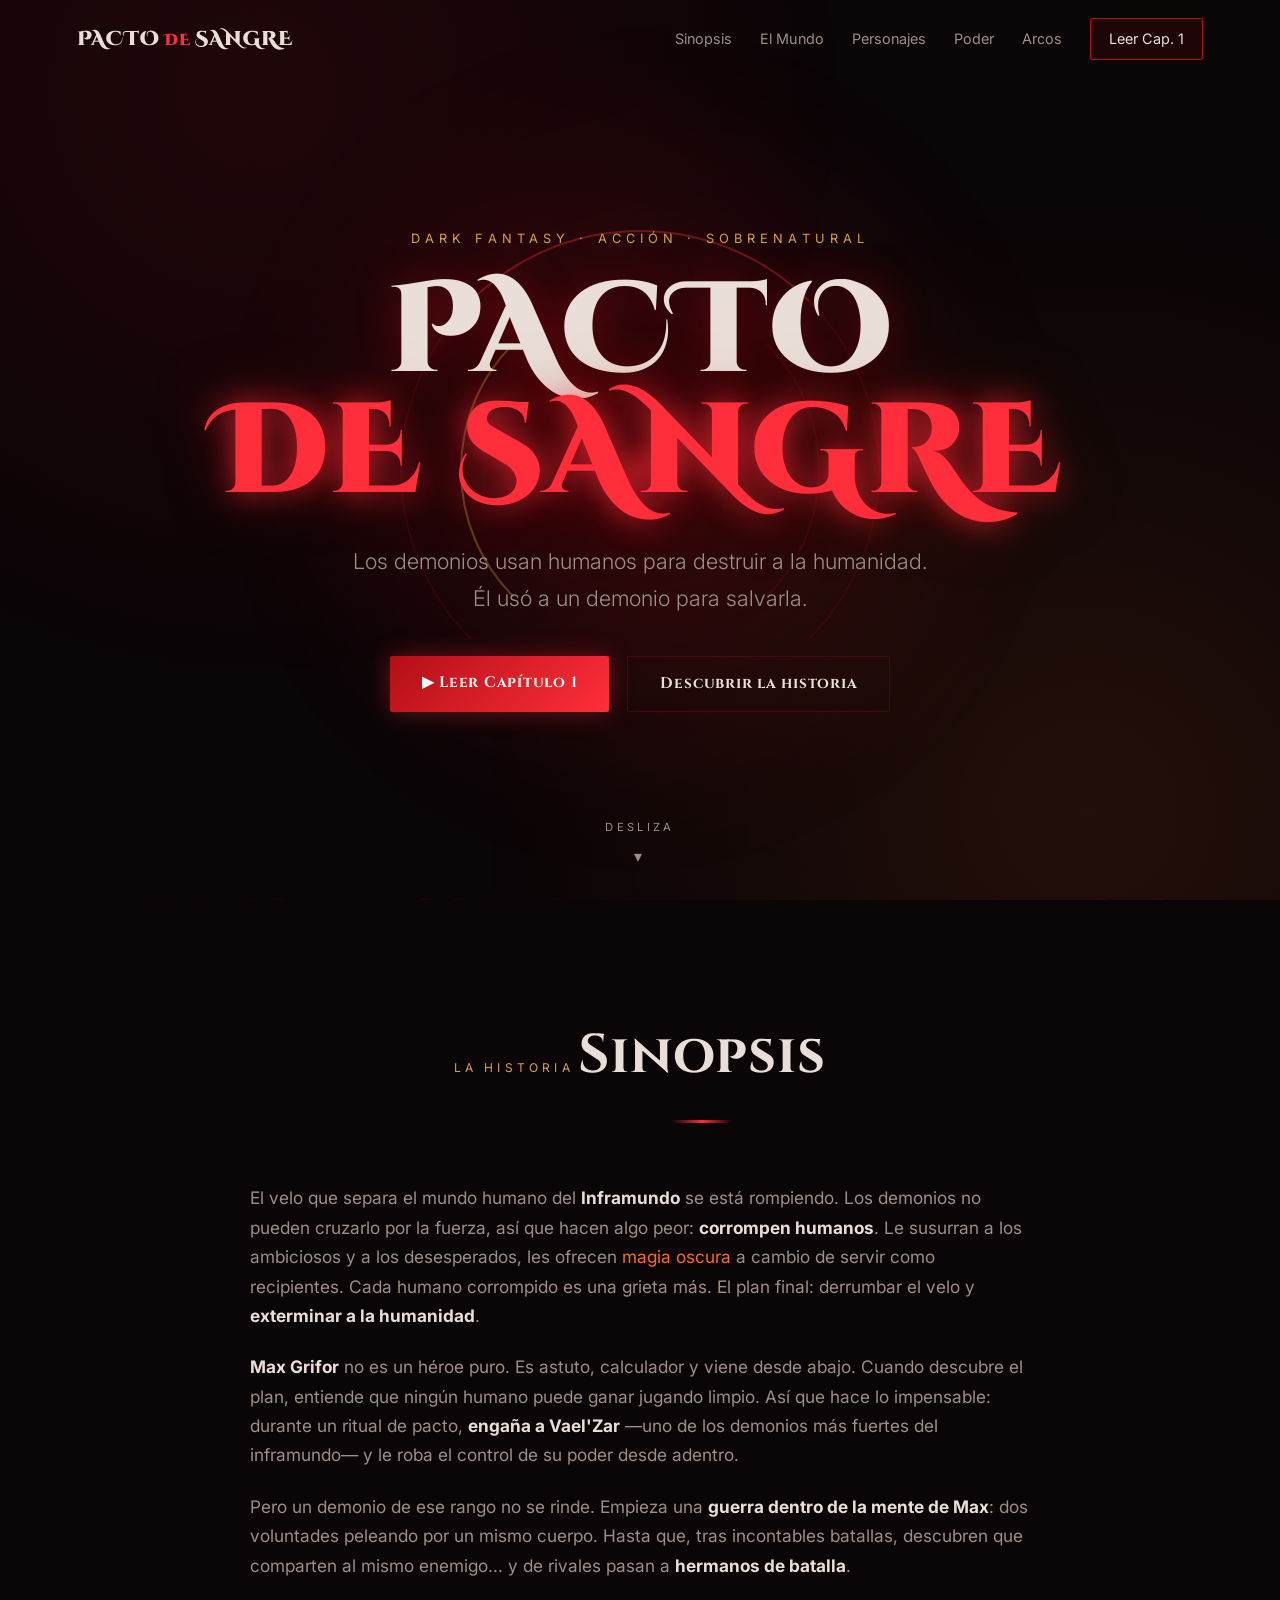
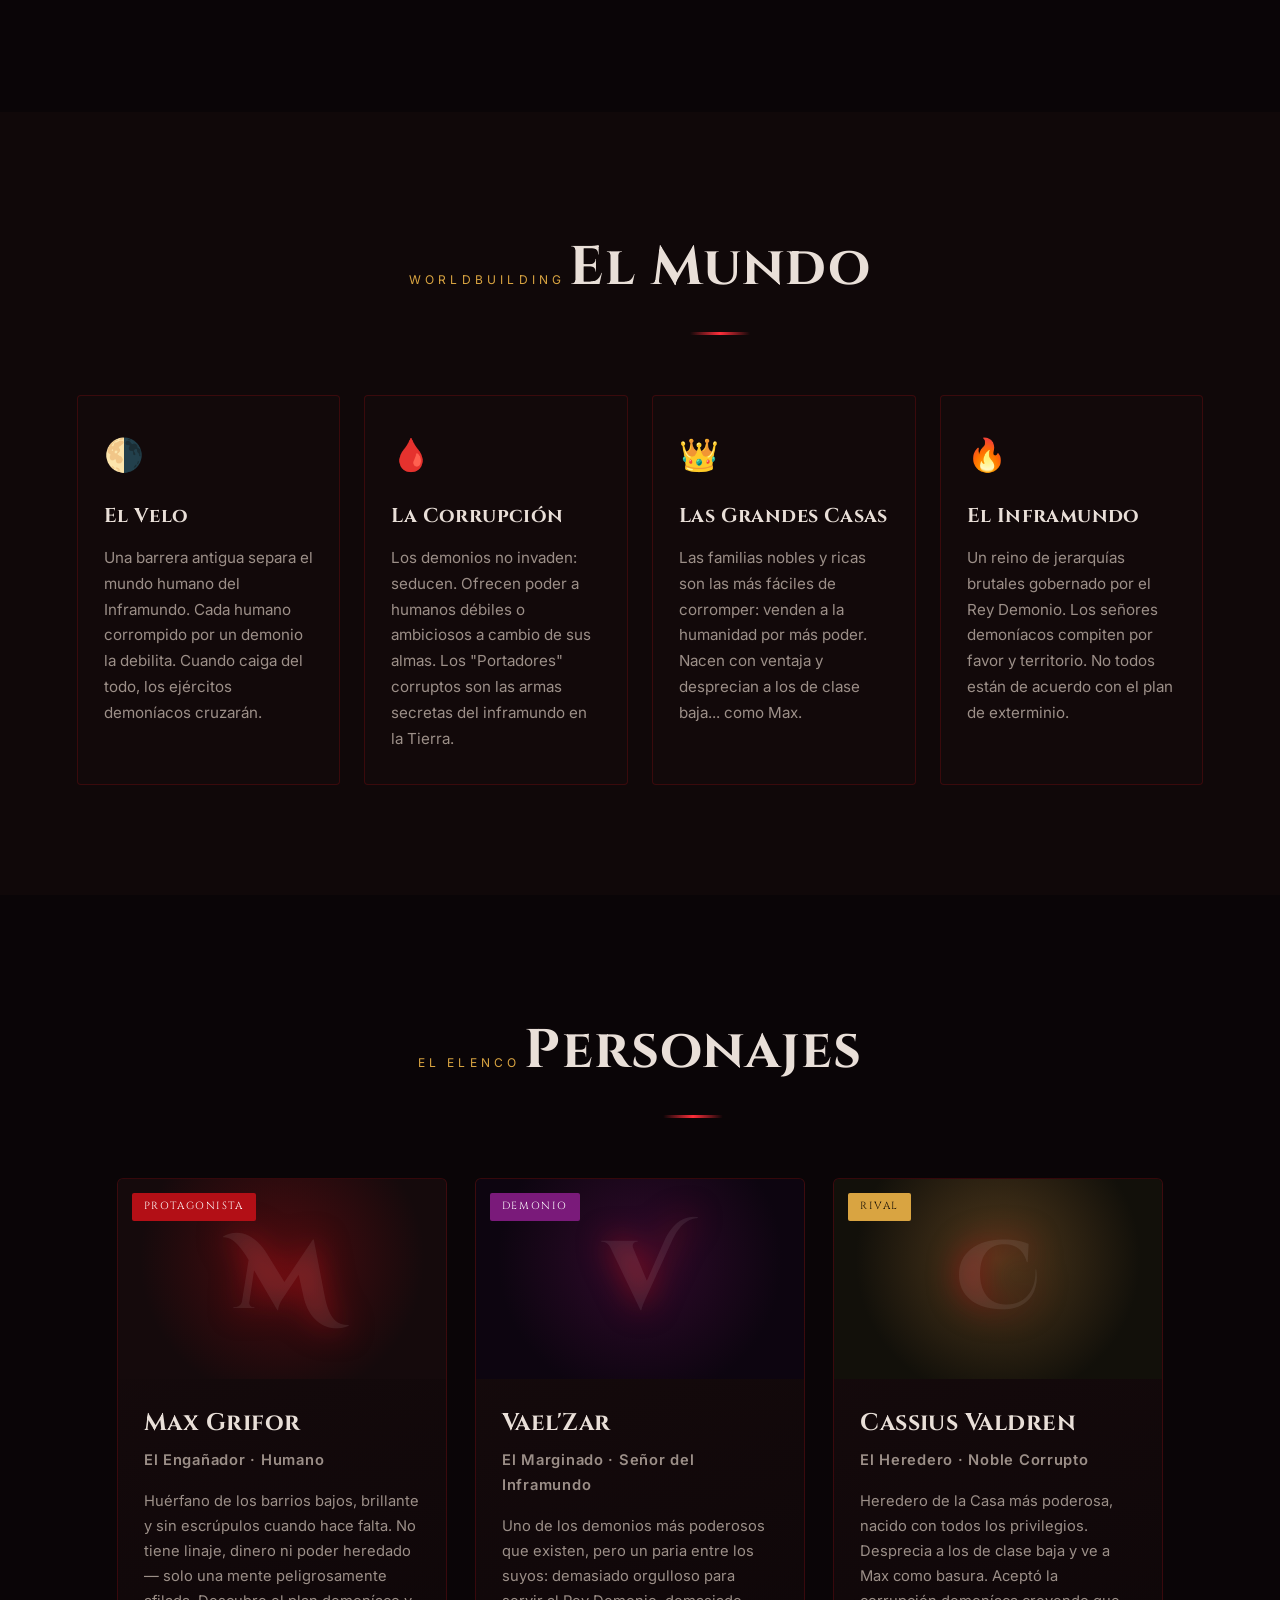
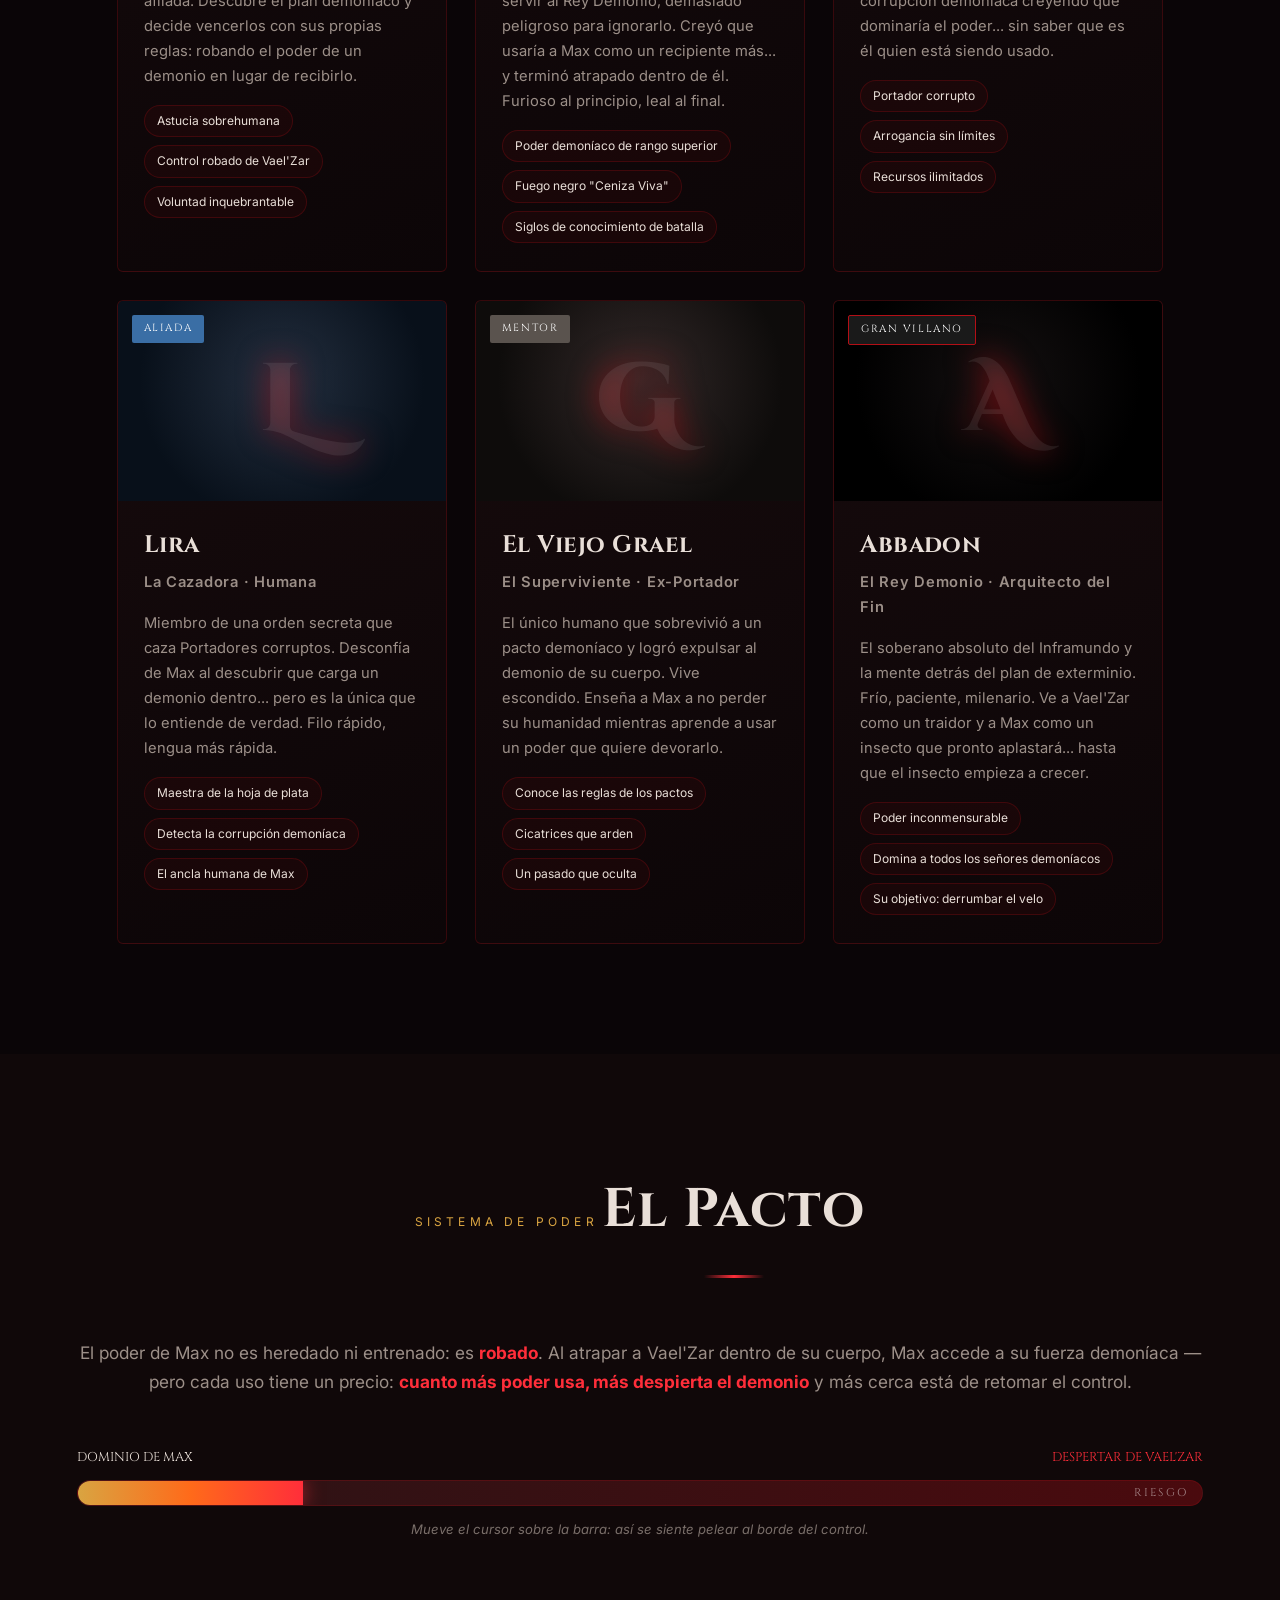
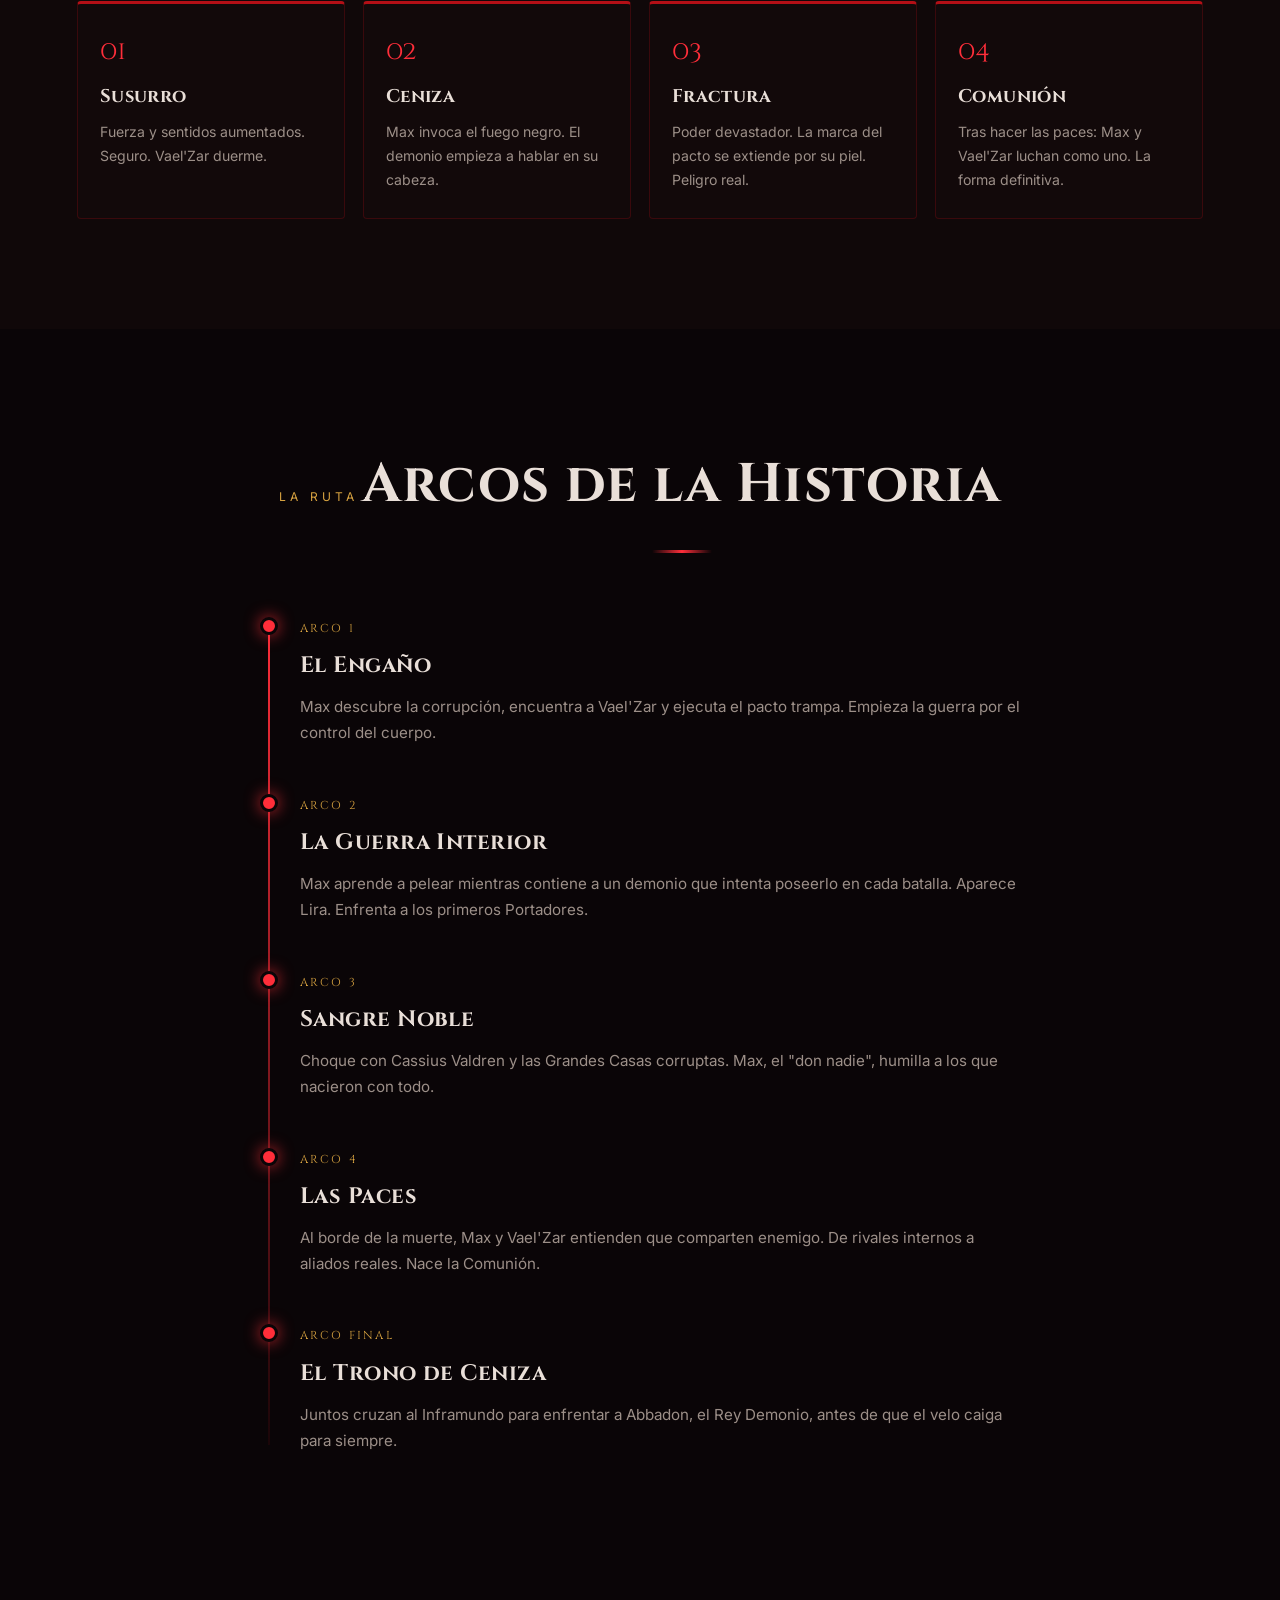
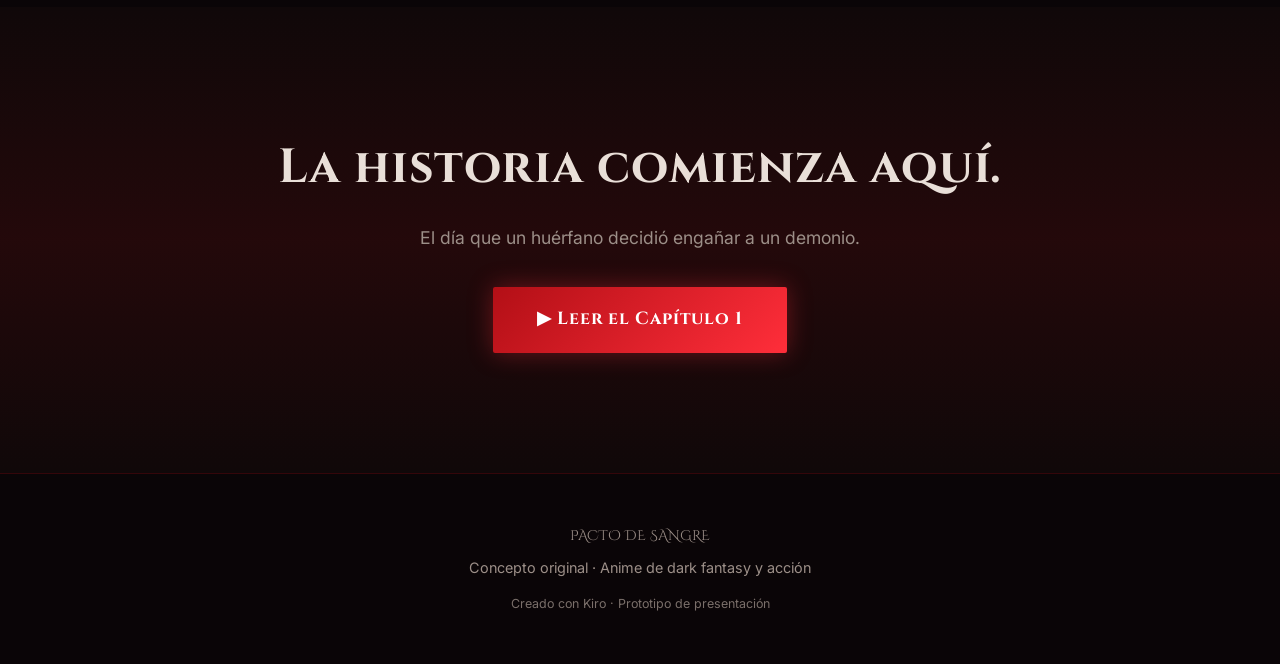
==== index.html @ 3e5067e1 "Pacto de Sangre: web de presentacion + capitulos 1 y 2 Co-authored-by: michael400600-byte <298937708" ====
<!DOCTYPE html>
<html lang="es">
<head>
  <meta charset="UTF-8" />
  <meta name="viewport" content="width=device-width, initial-scale=1.0" />
  <title>PACTO DE SANGRE — Anime Oficial</title>
  <meta name="description" content="Pacto de Sangre: un anime de acción y dark fantasy. Max Grifor engaña a uno de los demonios más fuertes del inframundo para robar su poder desde adentro." />
  <link rel="preconnect" href="https://fonts.googleapis.com" />
  <link rel="preconnect" href="https://fonts.gstatic.com" crossorigin />
  <link href="https://fonts.googleapis.com/css2?family=Cinzel:wght@500;700;900&family=Inter:wght@300;400;600;800&family=Cinzel+Decorative:wght@700;900&display=swap" rel="stylesheet" />
  <link rel="stylesheet" href="styles.css" />
</head>
<body>
  <!-- Partículas de brasas -->
  <div class="embers" id="embers" aria-hidden="true"></div>

  <!-- NAV -->
  <header class="nav" id="nav">
    <a href="#top" class="brand">PACTO<span>DE</span>SANGRE</a>
    <nav class="nav-links">
      <a href="#sinopsis">Sinopsis</a>
      <a href="#mundo">El Mundo</a>
      <a href="#personajes">Personajes</a>
      <a href="#poder">Poder</a>
      <a href="#arcos">Arcos</a>
      <a href="capitulo-1.html" class="nav-cta">Leer Cap. 1</a>
    </nav>
    <button class="nav-toggle" id="navToggle" aria-label="Menú">☰</button>
  </header>

  <!-- HERO -->
  <section class="hero" id="top">
    <div class="hero-glow"></div>
    <div class="hero-content">
      <p class="hero-kicker">DARK FANTASY · ACCIÓN · SOBRENATURAL</p>
      <h1 class="hero-title">PACTO<br><span class="blood">DE SANGRE</span></h1>
      <p class="hero-tagline">Los demonios usan humanos para destruir a la humanidad.<br>Él usó a un demonio para salvarla.</p>
      <div class="hero-actions">
        <a href="capitulo-1.html" class="btn btn-primary">▶ Leer Capítulo 1</a>
        <a href="#sinopsis" class="btn btn-ghost">Descubrir la historia</a>
      </div>
      <div class="hero-sigil" aria-hidden="true">
        <div class="sigil-ring"></div>
        <div class="sigil-ring ring2"></div>
        <div class="sigil-core"></div>
      </div>
    </div>
    <div class="scroll-hint">DESLIZA<span>▾</span></div>
  </section>

  <!-- SINOPSIS -->
  <section class="section" id="sinopsis">
    <div class="section-head reveal">
      <span class="eyebrow">La Historia</span>
      <h2>Sinopsis</h2>
    </div>
    <div class="synopsis reveal">
      <p>El velo que separa el mundo humano del <strong>Inframundo</strong> se está rompiendo. Los demonios no pueden cruzarlo por la fuerza, así que hacen algo peor: <strong>corrompen humanos</strong>. Le susurran a los ambiciosos y a los desesperados, les ofrecen <em>magia oscura</em> a cambio de servir como recipientes. Cada humano corrompido es una grieta más. El plan final: derrumbar el velo y <strong>exterminar a la humanidad</strong>.</p>
      <p><strong>Max Grifor</strong> no es un héroe puro. Es astuto, calculador y viene desde abajo. Cuando descubre el plan, entiende que ningún humano puede ganar jugando limpio. Así que hace lo impensable: durante un ritual de pacto, <strong>engaña a Vael'Zar</strong> —uno de los demonios más fuertes del inframundo— y le roba el control de su poder desde adentro.</p>
      <p>Pero un demonio de ese rango no se rinde. Empieza una <strong>guerra dentro de la mente de Max</strong>: dos voluntades peleando por un mismo cuerpo. Hasta que, tras incontables batallas, descubren que comparten al mismo enemigo... y de rivales pasan a <strong>hermanos de batalla</strong>.</p>
    </div>
  </section>

  <!-- MUNDO -->
  <section class="section alt" id="mundo">
    <div class="section-head reveal">
      <span class="eyebrow">Worldbuilding</span>
      <h2>El Mundo</h2>
    </div>
    <div class="cards">
      <article class="card reveal">
        <div class="card-icon">🌗</div>
        <h3>El Velo</h3>
        <p>Una barrera antigua separa el mundo humano del Inframundo. Cada humano corrompido por un demonio la debilita. Cuando caiga del todo, los ejércitos demoníacos cruzarán.</p>
      </article>
      <article class="card reveal">
        <div class="card-icon">🩸</div>
        <h3>La Corrupción</h3>
        <p>Los demonios no invaden: seducen. Ofrecen poder a humanos débiles o ambiciosos a cambio de sus almas. Los "Portadores" corruptos son las armas secretas del inframundo en la Tierra.</p>
      </article>
      <article class="card reveal">
        <div class="card-icon">👑</div>
        <h3>Las Grandes Casas</h3>
        <p>Las familias nobles y ricas son las más fáciles de corromper: venden a la humanidad por más poder. Nacen con ventaja y desprecian a los de clase baja... como Max.</p>
      </article>
      <article class="card reveal">
        <div class="card-icon">🔥</div>
        <h3>El Inframundo</h3>
        <p>Un reino de jerarquías brutales gobernado por el Rey Demonio. Los señores demoníacos compiten por favor y territorio. No todos están de acuerdo con el plan de exterminio.</p>
      </article>
    </div>
  </section>

  <!-- PERSONAJES -->
  <section class="section" id="personajes">
    <div class="section-head reveal">
      <span class="eyebrow">El Elenco</span>
      <h2>Personajes</h2>
    </div>

    <div class="chars">
      <!-- MAX -->
      <article class="char reveal">
        <div class="char-portrait" data-initial="M">
          <span class="char-tag">PROTAGONISTA</span>
        </div>
        <div class="char-body">
          <h3>Max Grifor</h3>
          <p class="char-role">El Engañador · Humano</p>
          <p>Huérfano de los barrios bajos, brillante y sin escrúpulos cuando hace falta. No tiene linaje, dinero ni poder heredado — solo una mente peligrosamente afilada. Descubre el plan demoníaco y decide vencerlos con sus propias reglas: robando el poder de un demonio en lugar de recibirlo.</p>
          <ul class="char-traits">
            <li>Astucia sobrehumana</li>
            <li>Control robado de Vael'Zar</li>
            <li>Voluntad inquebrantable</li>
          </ul>
        </div>
      </article>

      <!-- VAEL'ZAR -->
      <article class="char reveal">
        <div class="char-portrait demon" data-initial="V">
          <span class="char-tag tag-demon">DEMONIO</span>
        </div>
        <div class="char-body">
          <h3>Vael'Zar</h3>
          <p class="char-role">El Marginado · Señor del Inframundo</p>
          <p>Uno de los demonios más poderosos que existen, pero un paria entre los suyos: demasiado orgulloso para servir al Rey Demonio, demasiado peligroso para ignorarlo. Creyó que usaría a Max como un recipiente más... y terminó atrapado dentro de él. Furioso al principio, leal al final.</p>
          <ul class="char-traits">
            <li>Poder demoníaco de rango superior</li>
            <li>Fuego negro "Ceniza Viva"</li>
            <li>Siglos de conocimiento de batalla</li>
          </ul>
        </div>
      </article>

      <!-- RIVAL -->
      <article class="char reveal">
        <div class="char-portrait noble" data-initial="C">
          <span class="char-tag tag-noble">RIVAL</span>
        </div>
        <div class="char-body">
          <h3>Cassius Valdren</h3>
          <p class="char-role">El Heredero · Noble Corrupto</p>
          <p>Heredero de la Casa más poderosa, nacido con todos los privilegios. Desprecia a los de clase baja y ve a Max como basura. Aceptó la corrupción demoníaca creyendo que dominaría el poder... sin saber que es él quien está siendo usado.</p>
          <ul class="char-traits">
            <li>Portador corrupto</li>
            <li>Arrogancia sin límites</li>
            <li>Recursos ilimitados</li>
          </ul>
        </div>
      </article>

      <!-- ALIADA -->
      <article class="char reveal">
        <div class="char-portrait ally" data-initial="L">
          <span class="char-tag tag-ally">ALIADA</span>
        </div>
        <div class="char-body">
          <h3>Lira</h3>
          <p class="char-role">La Cazadora · Humana</p>
          <p>Miembro de una orden secreta que caza Portadores corruptos. Desconfía de Max al descubrir que carga un demonio dentro... pero es la única que lo entiende de verdad. Filo rápido, lengua más rápida.</p>
          <ul class="char-traits">
            <li>Maestra de la hoja de plata</li>
            <li>Detecta la corrupción demoníaca</li>
            <li>El ancla humana de Max</li>
          </ul>
        </div>
      </article>

      <!-- MENTOR -->
      <article class="char reveal">
        <div class="char-portrait mentor" data-initial="G">
          <span class="char-tag tag-mentor">MENTOR</span>
        </div>
        <div class="char-body">
          <h3>El Viejo Grael</h3>
          <p class="char-role">El Superviviente · Ex-Portador</p>
          <p>El único humano que sobrevivió a un pacto demoníaco y logró expulsar al demonio de su cuerpo. Vive escondido. Enseña a Max a no perder su humanidad mientras aprende a usar un poder que quiere devorarlo.</p>
          <ul class="char-traits">
            <li>Conoce las reglas de los pactos</li>
            <li>Cicatrices que arden</li>
            <li>Un pasado que oculta</li>
          </ul>
        </div>
      </article>

      <!-- VILLANO FINAL -->
      <article class="char reveal">
        <div class="char-portrait king" data-initial="A">
          <span class="char-tag tag-king">GRAN VILLANO</span>
        </div>
        <div class="char-body">
          <h3>Abbadon</h3>
          <p class="char-role">El Rey Demonio · Arquitecto del Fin</p>
          <p>El soberano absoluto del Inframundo y la mente detrás del plan de exterminio. Frío, paciente, milenario. Ve a Vael'Zar como un traidor y a Max como un insecto que pronto aplastará... hasta que el insecto empieza a crecer.</p>
          <ul class="char-traits">
            <li>Poder inconmensurable</li>
            <li>Domina a todos los señores demoníacos</li>
            <li>Su objetivo: derrumbar el velo</li>
          </ul>
        </div>
      </article>
    </div>
  </section>

  <!-- SISTEMA DE PODER -->
  <section class="section alt" id="poder">
    <div class="section-head reveal">
      <span class="eyebrow">Sistema de Poder</span>
      <h2>El Pacto</h2>
    </div>
    <div class="power">
      <div class="power-intro reveal">
        <p>El poder de Max no es heredado ni entrenado: es <strong>robado</strong>. Al atrapar a Vael'Zar dentro de su cuerpo, Max accede a su fuerza demoníaca — pero cada uso tiene un precio: <strong>cuanto más poder usa, más despierta el demonio</strong> y más cerca está de retomar el control.</p>
      </div>
      <div class="power-bar reveal">
        <div class="power-bar-label">
          <span>DOMINIO DE MAX</span>
          <span>DESPERTAR DE VAEL'ZAR</span>
        </div>
        <div class="power-track">
          <div class="power-fill" id="powerFill"></div>
          <div class="power-marker" id="powerMarker">RIESGO</div>
        </div>
        <p class="power-note">Mueve el cursor sobre la barra: así se siente pelear al borde del control.</p>
      </div>

      <div class="stages">
        <div class="stage reveal">
          <span class="stage-num">01</span>
          <h4>Susurro</h4>
          <p>Fuerza y sentidos aumentados. Seguro. Vael'Zar duerme.</p>
        </div>
        <div class="stage reveal">
          <span class="stage-num">02</span>
          <h4>Ceniza</h4>
          <p>Max invoca el fuego negro. El demonio empieza a hablar en su cabeza.</p>
        </div>
        <div class="stage reveal">
          <span class="stage-num">03</span>
          <h4>Fractura</h4>
          <p>Poder devastador. La marca del pacto se extiende por su piel. Peligro real.</p>
        </div>
        <div class="stage reveal">
          <span class="stage-num">04</span>
          <h4>Comunión</h4>
          <p>Tras hacer las paces: Max y Vael'Zar luchan como uno. La forma definitiva.</p>
        </div>
      </div>
    </div>
  </section>

  <!-- ARCOS -->
  <section class="section" id="arcos">
    <div class="section-head reveal">
      <span class="eyebrow">La Ruta</span>
      <h2>Arcos de la Historia</h2>
    </div>
    <div class="timeline">
      <div class="tl-item reveal">
        <div class="tl-dot"></div>
        <div class="tl-content">
          <span class="tl-arc">ARCO 1</span>
          <h3>El Engaño</h3>
          <p>Max descubre la corrupción, encuentra a Vael'Zar y ejecuta el pacto trampa. Empieza la guerra por el control del cuerpo.</p>
        </div>
      </div>
      <div class="tl-item reveal">
        <div class="tl-dot"></div>
        <div class="tl-content">
          <span class="tl-arc">ARCO 2</span>
          <h3>La Guerra Interior</h3>
          <p>Max aprende a pelear mientras contiene a un demonio que intenta poseerlo en cada batalla. Aparece Lira. Enfrenta a los primeros Portadores.</p>
        </div>
      </div>
      <div class="tl-item reveal">
        <div class="tl-dot"></div>
        <div class="tl-content">
          <span class="tl-arc">ARCO 3</span>
          <h3>Sangre Noble</h3>
          <p>Choque con Cassius Valdren y las Grandes Casas corruptas. Max, el "don nadie", humilla a los que nacieron con todo.</p>
        </div>
      </div>
      <div class="tl-item reveal">
        <div class="tl-dot"></div>
        <div class="tl-content">
          <span class="tl-arc">ARCO 4</span>
          <h3>Las Paces</h3>
          <p>Al borde de la muerte, Max y Vael'Zar entienden que comparten enemigo. De rivales internos a aliados reales. Nace la Comunión.</p>
        </div>
      </div>
      <div class="tl-item reveal">
        <div class="tl-dot"></div>
        <div class="tl-content">
          <span class="tl-arc">ARCO FINAL</span>
          <h3>El Trono de Ceniza</h3>
          <p>Juntos cruzan al Inframundo para enfrentar a Abbadon, el Rey Demonio, antes de que el velo caiga para siempre.</p>
        </div>
      </div>
    </div>
  </section>

  <!-- CTA CAPITULO -->
  <section class="cta-final">
    <div class="cta-inner reveal">
      <h2>La historia comienza aquí.</h2>
      <p>El día que un huérfano decidió engañar a un demonio.</p>
      <a href="capitulo-1.html" class="btn btn-primary btn-lg">▶ Leer el Capítulo 1</a>
    </div>
  </section>

  <footer class="footer">
    <p class="footer-logo">PACTO DE SANGRE</p>
    <p>Concepto original · Anime de dark fantasy y acción</p>
    <p class="footer-small">Creado con Kiro · Prototipo de presentación</p>
  </footer>

  <script src="script.js"></script>
</body>
</html>
---- styles.css ----
/* ===== RESET & BASE ===== */
* { margin: 0; padding: 0; box-sizing: border-box; }

:root {
  --bg: #0a0507;
  --bg-alt: #100809;
  --blood: #b30f16;
  --blood-bright: #ff2e3a;
  --ember: #ff6a1a;
  --gold: #d9a441;
  --ash: #7a6f6a;
  --text: #e9dfd8;
  --text-dim: #9c8f88;
  --border: rgba(179, 15, 22, 0.25);
}

html { scroll-behavior: smooth; }

body {
  background: var(--bg);
  color: var(--text);
  font-family: 'Inter', sans-serif;
  line-height: 1.7;
  overflow-x: hidden;
  position: relative;
}

body::before {
  content: '';
  position: fixed;
  inset: 0;
  background:
    radial-gradient(circle at 20% 10%, rgba(179,15,22,0.14), transparent 45%),
    radial-gradient(circle at 85% 90%, rgba(255,106,26,0.10), transparent 45%);
  pointer-events: none;
  z-index: 0;
}

h1, h2, h3, h4 { font-family: 'Cinzel', serif; letter-spacing: 0.02em; }

a { color: inherit; text-decoration: none; }

/* ===== EMBERS ===== */
.embers { position: fixed; inset: 0; pointer-events: none; z-index: 1; overflow: hidden; }
.ember {
  position: absolute;
  bottom: -10px;
  width: 3px; height: 3px;
  background: var(--ember);
  border-radius: 50%;
  box-shadow: 0 0 8px 2px rgba(255,106,26,0.7);
  animation: rise linear infinite;
  opacity: 0;
}
@keyframes rise {
  0% { transform: translateY(0) translateX(0); opacity: 0; }
  10% { opacity: 0.9; }
  90% { opacity: 0.7; }
  100% { transform: translateY(-100vh) translateX(40px); opacity: 0; }
}

/* ===== NAV ===== */
.nav {
  position: fixed; top: 0; left: 0; right: 0;
  display: flex; align-items: center; justify-content: space-between;
  padding: 18px 6vw;
  z-index: 100;
  transition: background 0.4s, padding 0.4s, border-color 0.4s;
  border-bottom: 1px solid transparent;
}
.nav.scrolled {
  background: rgba(10,5,7,0.85);
  backdrop-filter: blur(12px);
  padding: 12px 6vw;
  border-bottom: 1px solid var(--border);
}
.brand {
  font-family: 'Cinzel Decorative', serif;
  font-weight: 900;
  font-size: 1.25rem;
  color: var(--text);
  letter-spacing: 0.05em;
}
.brand span { color: var(--blood-bright); margin: 0 4px; font-size: 0.8em; }
.nav-links { display: flex; gap: 28px; align-items: center; }
.nav-links a { font-size: 0.9rem; color: var(--text-dim); transition: color 0.25s; position: relative; }
.nav-links a:hover { color: var(--text); }
.nav-links a:not(.nav-cta)::after {
  content: ''; position: absolute; bottom: -6px; left: 0; width: 0; height: 2px;
  background: var(--blood-bright); transition: width 0.3s;
}
.nav-links a:not(.nav-cta):hover::after { width: 100%; }
.nav-cta {
  padding: 8px 18px;
  border: 1px solid var(--blood);
  border-radius: 2px;
  color: var(--text) !important;
  background: rgba(179,15,22,0.12);
  transition: background 0.3s, box-shadow 0.3s;
}
.nav-cta:hover { background: var(--blood); box-shadow: 0 0 18px rgba(255,46,58,0.5); }
.nav-toggle { display: none; background: none; border: none; color: var(--text); font-size: 1.5rem; cursor: pointer; }

/* ===== HERO ===== */
.hero {
  position: relative;
  min-height: 100vh;
  display: flex; align-items: center; justify-content: center;
  text-align: center;
  padding: 100px 6vw 60px;
  z-index: 2;
  overflow: hidden;
}
.hero-glow {
  position: absolute; top: 50%; left: 50%;
  width: 900px; height: 900px; max-width: 120vw;
  transform: translate(-50%, -50%);
  background: radial-gradient(circle, rgba(179,15,22,0.28), transparent 60%);
  filter: blur(40px);
  animation: pulse 6s ease-in-out infinite;
}
@keyframes pulse { 0%,100% { opacity: 0.6; transform: translate(-50%,-50%) scale(1); } 50% { opacity: 1; transform: translate(-50%,-50%) scale(1.08); } }
.hero-content { position: relative; z-index: 3; max-width: 900px; }
.hero-kicker {
  font-size: 0.8rem; letter-spacing: 0.4em; color: var(--gold);
  margin-bottom: 22px; text-transform: uppercase;
}
.hero-title {
  font-family: 'Cinzel Decorative', serif;
  font-weight: 900;
  font-size: clamp(3rem, 12vw, 8rem);
  line-height: 0.95;
  text-shadow: 0 0 40px rgba(179,15,22,0.4);
  margin-bottom: 28px;
}
.hero-title .blood {
  color: var(--blood-bright);
  text-shadow: 0 0 30px rgba(255,46,58,0.7), 0 0 60px rgba(179,15,22,0.5);
}
.hero-tagline {
  font-size: clamp(1rem, 2.2vw, 1.35rem);
  color: var(--text-dim);
  font-weight: 300;
  max-width: 620px;
  margin: 0 auto 40px;
}
.hero-actions { display: flex; gap: 18px; justify-content: center; flex-wrap: wrap; }

/* ===== BUTTONS ===== */
.btn {
  display: inline-block;
  padding: 14px 32px;
  font-family: 'Cinzel', serif;
  font-weight: 700;
  font-size: 0.95rem;
  letter-spacing: 0.05em;
  border-radius: 2px;
  cursor: pointer;
  transition: transform 0.25s, box-shadow 0.3s, background 0.3s;
}
.btn-primary {
  background: linear-gradient(135deg, var(--blood), var(--blood-bright));
  color: #fff;
  box-shadow: 0 0 24px rgba(255,46,58,0.35);
}
.btn-primary:hover { transform: translateY(-3px); box-shadow: 0 0 36px rgba(255,46,58,0.7); }
.btn-ghost { border: 1px solid var(--border); color: var(--text); }
.btn-ghost:hover { border-color: var(--blood-bright); background: rgba(179,15,22,0.1); transform: translateY(-3px); }
.btn-lg { padding: 18px 44px; font-size: 1.1rem; }

/* ===== HERO SIGIL ===== */
.hero-sigil {
  position: absolute; top: 50%; left: 50%;
  transform: translate(-50%,-50%);
  width: 480px; height: 480px; max-width: 90vw;
  z-index: -1; opacity: 0.35;
}
.sigil-ring {
  position: absolute; inset: 0;
  border: 2px solid rgba(179,15,22,0.4);
  border-radius: 50%;
  border-top-color: var(--blood-bright);
  border-bottom-color: transparent;
  animation: spin 18s linear infinite;
}
.sigil-ring.ring2 { inset: 60px; border-top-color: transparent; border-left-color: var(--gold); animation: spin 12s linear infinite reverse; }
.sigil-core {
  position: absolute; top: 50%; left: 50%; transform: translate(-50%,-50%);
  width: 60px; height: 60px; border-radius: 50%;
  background: radial-gradient(circle, var(--blood-bright), transparent 70%);
  animation: pulse 4s ease-in-out infinite;
}
@keyframes spin { to { transform: rotate(360deg); } }

.scroll-hint {
  position: absolute; bottom: 30px; left: 50%; transform: translateX(-50%);
  font-size: 0.7rem; letter-spacing: 0.3em; color: var(--text-dim);
  display: flex; flex-direction: column; align-items: center; gap: 6px;
}
.scroll-hint span { animation: bob 1.8s ease-in-out infinite; font-size: 1rem; }
@keyframes bob { 0%,100% { transform: translateY(0); } 50% { transform: translateY(6px); } }

/* ===== SECTIONS ===== */
.section { position: relative; z-index: 2; padding: 110px 6vw; max-width: 1200px; margin: 0 auto; }
.section.alt { background: var(--bg-alt); max-width: 100%; }
.section.alt > * { max-width: 1200px; margin-left: auto; margin-right: auto; }
.section-head { text-align: center; margin-bottom: 60px; }
.eyebrow {
  display: inline-block; font-size: 0.75rem; letter-spacing: 0.35em;
  color: var(--gold); text-transform: uppercase; margin-bottom: 14px;
}
.section-head h2 {
  font-size: clamp(2rem, 5vw, 3.4rem);
  position: relative; display: inline-block;
}
.section-head h2::after {
  content: ''; display: block; width: 60px; height: 3px;
  background: linear-gradient(90deg, transparent, var(--blood-bright), transparent);
  margin: 18px auto 0;
}

/* ===== SYNOPSIS ===== */
.synopsis { max-width: 780px; margin: 0 auto; font-size: 1.08rem; }
.synopsis p { margin-bottom: 22px; color: var(--text-dim); }
.synopsis strong { color: var(--text); }
.synopsis em { color: var(--ember); font-style: normal; }

/* ===== CARDS ===== */
.cards { display: grid; grid-template-columns: repeat(auto-fit, minmax(230px, 1fr)); gap: 24px; }
.card {
  background: rgba(20,10,12,0.6);
  border: 1px solid var(--border);
  border-radius: 4px;
  padding: 32px 26px;
  transition: transform 0.35s, border-color 0.35s, box-shadow 0.35s;
}
.card:hover { transform: translateY(-6px); border-color: var(--blood); box-shadow: 0 12px 40px rgba(179,15,22,0.2); }
.card-icon { font-size: 2rem; margin-bottom: 16px; }
.card h3 { font-size: 1.25rem; margin-bottom: 12px; color: var(--text); }
.card p { color: var(--text-dim); font-size: 0.95rem; }

/* ===== CHARACTERS ===== */
.chars { display: grid; grid-template-columns: repeat(auto-fit, minmax(300px, 1fr)); gap: 28px; }
.char {
  background: linear-gradient(160deg, rgba(24,12,14,0.9), rgba(12,6,8,0.9));
  border: 1px solid var(--border);
  border-radius: 6px;
  overflow: hidden;
  transition: transform 0.4s, box-shadow 0.4s, border-color 0.4s;
}
.char:hover { transform: translateY(-8px); border-color: var(--blood-bright); box-shadow: 0 16px 50px rgba(0,0,0,0.6); }
.char-portrait {
  position: relative;
  height: 200px;
  display: flex; align-items: center; justify-content: center;
  background: radial-gradient(circle at 50% 40%, rgba(179,15,22,0.35), #150a0c 70%);
  overflow: hidden;
}
.char-portrait::before {
  content: attr(data-initial);
  font-family: 'Cinzel Decorative', serif;
  font-size: 6rem; font-weight: 900;
  color: rgba(255,255,255,0.08);
  text-shadow: 0 0 30px rgba(179,15,22,0.6);
}
.char-portrait.demon { background: radial-gradient(circle at 50% 40%, rgba(90,10,90,0.4), #0d0510 70%); }
.char-portrait.noble { background: radial-gradient(circle at 50% 40%, rgba(217,164,65,0.3), #12100a 70%); }
.char-portrait.ally { background: radial-gradient(circle at 50% 40%, rgba(70,130,180,0.3), #08101a 70%); }
.char-portrait.mentor { background: radial-gradient(circle at 50% 40%, rgba(120,111,106,0.3), #0e0c0b 70%); }
.char-portrait.king { background: radial-gradient(circle at 50% 40%, rgba(20,20,20,0.6), #000 70%); }
.char-tag {
  position: absolute; top: 14px; left: 14px;
  font-family: 'Cinzel', serif; font-size: 0.65rem; letter-spacing: 0.15em;
  padding: 5px 12px; border-radius: 2px;
  background: var(--blood); color: #fff;
}
.tag-demon { background: #7a1a7a; }
.tag-noble { background: var(--gold); color: #1a1206; }
.tag-ally { background: #3a6ea5; }
.tag-mentor { background: #5a534e; }
.tag-king { background: #1a1a1a; border: 1px solid var(--blood); }
.char-body { padding: 24px 26px 28px; }
.char-body h3 { font-size: 1.5rem; margin-bottom: 4px; }
.char-role { color: var(--ember); font-size: 0.85rem; letter-spacing: 0.05em; margin-bottom: 16px; font-weight: 600; }
.char-body p { color: var(--text-dim); font-size: 0.92rem; margin-bottom: 16px; }
.char-traits { list-style: none; display: flex; flex-wrap: wrap; gap: 8px; }
.char-traits li {
  font-size: 0.75rem; padding: 5px 12px;
  border: 1px solid var(--border); border-radius: 20px;
  color: var(--text); background: rgba(179,15,22,0.08);
}

/* ===== POWER ===== */
.power { max-width: 900px; margin: 0 auto; }
.power-intro { text-align: center; font-size: 1.08rem; color: var(--text-dim); margin-bottom: 50px; }
.power-intro strong { color: var(--blood-bright); }
.power-bar { margin-bottom: 60px; }
.power-bar-label { display: flex; justify-content: space-between; font-family: 'Cinzel', serif; font-size: 0.8rem; margin-bottom: 12px; }
.power-bar-label span:first-child { color: var(--text); }
.power-bar-label span:last-child { color: var(--blood-bright); }
.power-track {
  position: relative; height: 26px; border-radius: 14px;
  background: linear-gradient(90deg, #2a1416, #4a0a0e);
  border: 1px solid var(--border); overflow: hidden; cursor: crosshair;
}
.power-fill {
  height: 100%; width: 20%;
  background: linear-gradient(90deg, var(--gold), var(--ember), var(--blood-bright));
  box-shadow: 0 0 20px rgba(255,46,58,0.6);
  transition: width 0.15s ease-out;
}
.power-marker {
  position: absolute; top: 50%; right: 14px; transform: translateY(-50%);
  font-family: 'Cinzel', serif; font-size: 0.7rem; letter-spacing: 0.2em;
  color: rgba(255,255,255,0.5);
}
.power-note { text-align: center; font-size: 0.82rem; color: var(--ash); margin-top: 12px; font-style: italic; }

.stages { display: grid; grid-template-columns: repeat(auto-fit, minmax(180px, 1fr)); gap: 18px; }
.stage {
  padding: 26px 22px;
  background: rgba(20,10,12,0.6);
  border: 1px solid var(--border);
  border-radius: 4px;
  border-top: 3px solid var(--blood);
  transition: transform 0.3s, box-shadow 0.3s;
}
.stage:hover { transform: translateY(-5px); box-shadow: 0 10px 30px rgba(179,15,22,0.2); }
.stage-num { font-family: 'Cinzel Decorative', serif; font-size: 1.6rem; color: var(--blood-bright); display: block; margin-bottom: 8px; }
.stage h4 { font-size: 1.15rem; margin-bottom: 8px; }
.stage p { font-size: 0.88rem; color: var(--text-dim); }

/* ===== TIMELINE ===== */
.timeline { max-width: 760px; margin: 0 auto; position: relative; padding-left: 40px; }
.timeline::before {
  content: ''; position: absolute; left: 8px; top: 8px; bottom: 8px; width: 2px;
  background: linear-gradient(180deg, var(--blood-bright), rgba(179,15,22,0.1));
}
.tl-item { position: relative; margin-bottom: 44px; }
.tl-dot {
  position: absolute; left: -40px; top: 4px;
  width: 18px; height: 18px; border-radius: 50%;
  background: var(--blood-bright);
  box-shadow: 0 0 16px rgba(255,46,58,0.8);
  border: 3px solid var(--bg);
}
.tl-arc { font-family: 'Cinzel', serif; font-size: 0.72rem; letter-spacing: 0.2em; color: var(--gold); }
.tl-content h3 { font-size: 1.4rem; margin: 6px 0 10px; }
.tl-content p { color: var(--text-dim); font-size: 0.95rem; }

/* ===== CTA FINAL ===== */
.cta-final {
  position: relative; z-index: 2;
  text-align: center; padding: 120px 6vw;
  background:
    linear-gradient(180deg, transparent, rgba(179,15,22,0.12), transparent),
    var(--bg-alt);
}
.cta-inner h2 { font-size: clamp(1.8rem, 5vw, 3rem); margin-bottom: 14px; }
.cta-inner p { color: var(--text-dim); margin-bottom: 34px; font-size: 1.1rem; }

/* ===== FOOTER ===== */
.footer { position: relative; z-index: 2; text-align: center; padding: 50px 6vw; border-top: 1px solid var(--border); }
.footer-logo { font-family: 'Cinzel Decorative', serif; font-size: 1.3rem; color: var(--text); margin-bottom: 8px; }
.footer p { color: var(--text-dim); font-size: 0.9rem; }
.footer-small { color: var(--ash) !important; font-size: 0.78rem !important; margin-top: 12px; }

/* ===== REVEAL ANIMATION ===== */
.reveal { opacity: 0; transform: translateY(40px); transition: opacity 0.8s ease, transform 0.8s ease; }
.reveal.visible { opacity: 1; transform: translateY(0); }

/* ===== RESPONSIVE ===== */
@media (max-width: 820px) {
  .nav-links {
    position: fixed; top: 0; right: -100%;
    flex-direction: column; align-items: flex-start;
    background: rgba(10,5,7,0.98); backdrop-filter: blur(14px);
    height: 100vh; width: 70%; max-width: 300px;
    padding: 100px 40px; gap: 28px;
    transition: right 0.4s; border-left: 1px solid var(--border);
  }
  .nav-links.open { right: 0; }
  .nav-toggle { display: block; z-index: 101; }
}
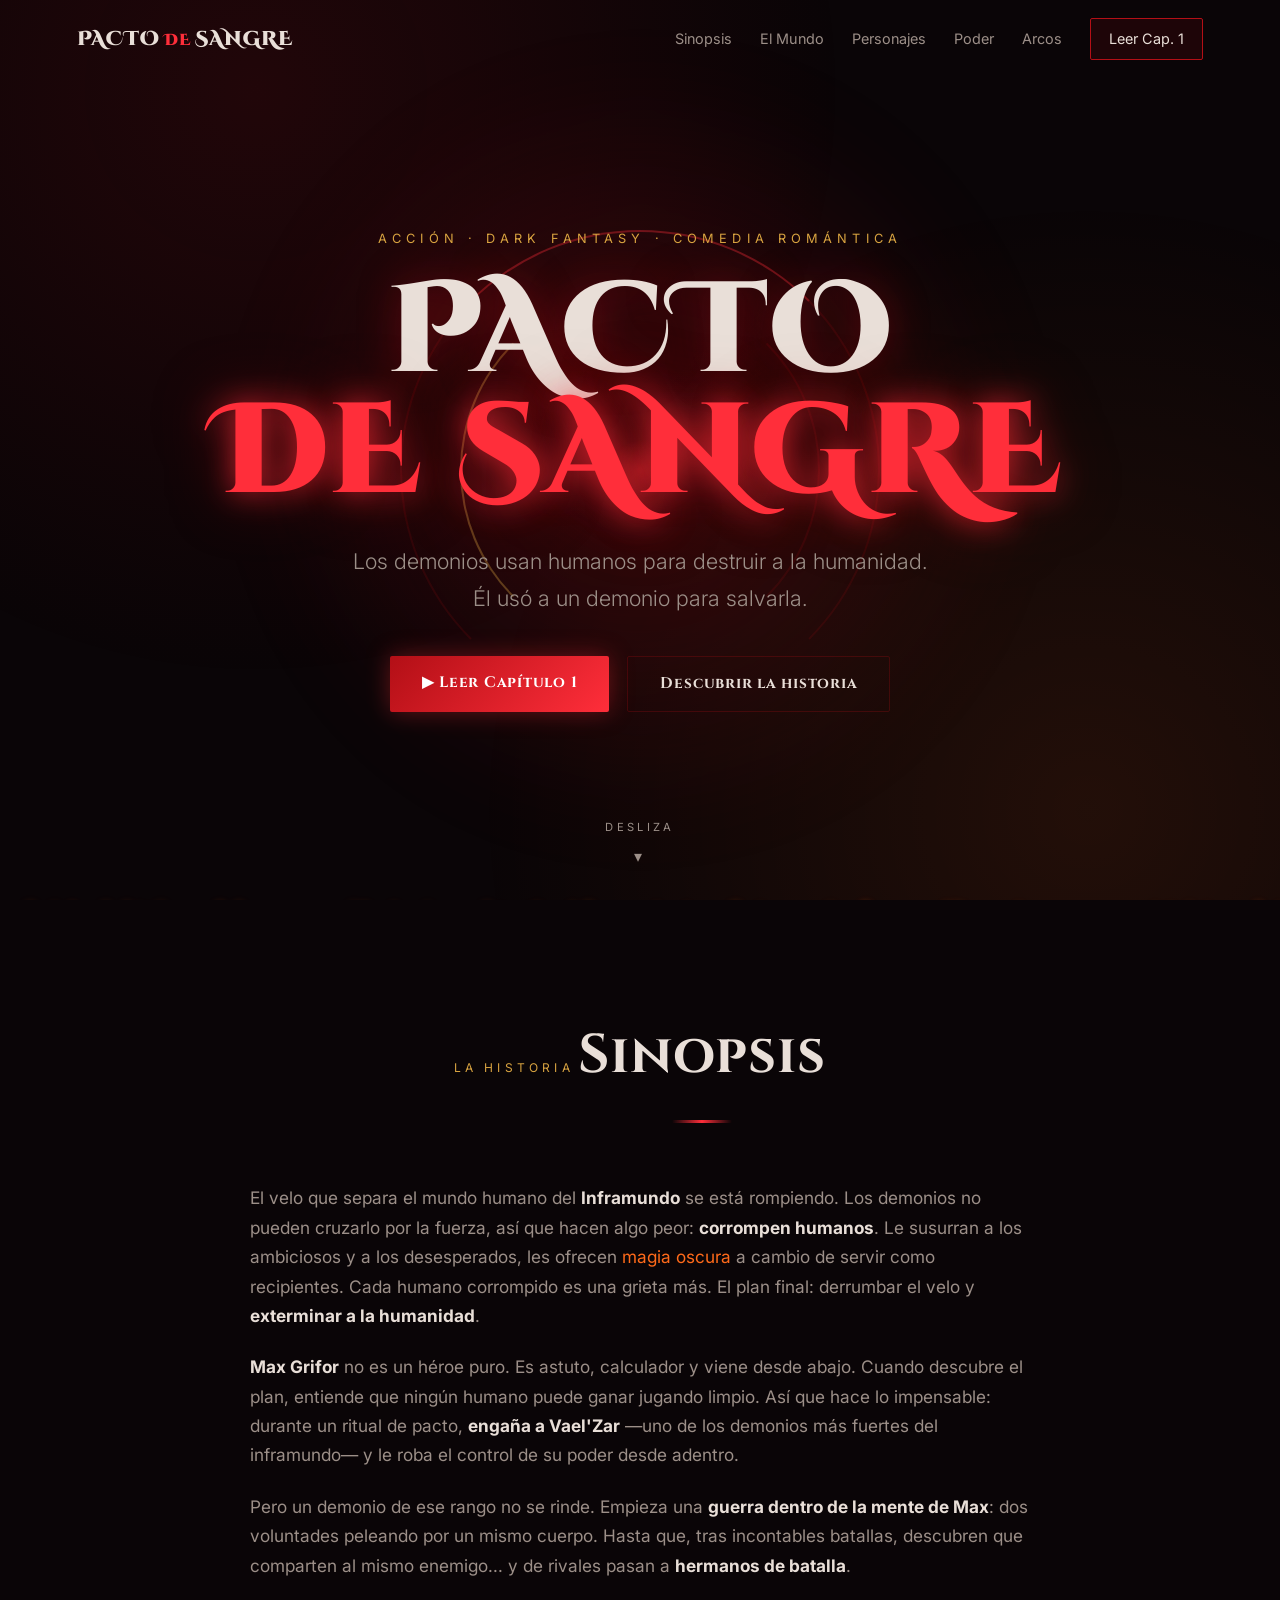
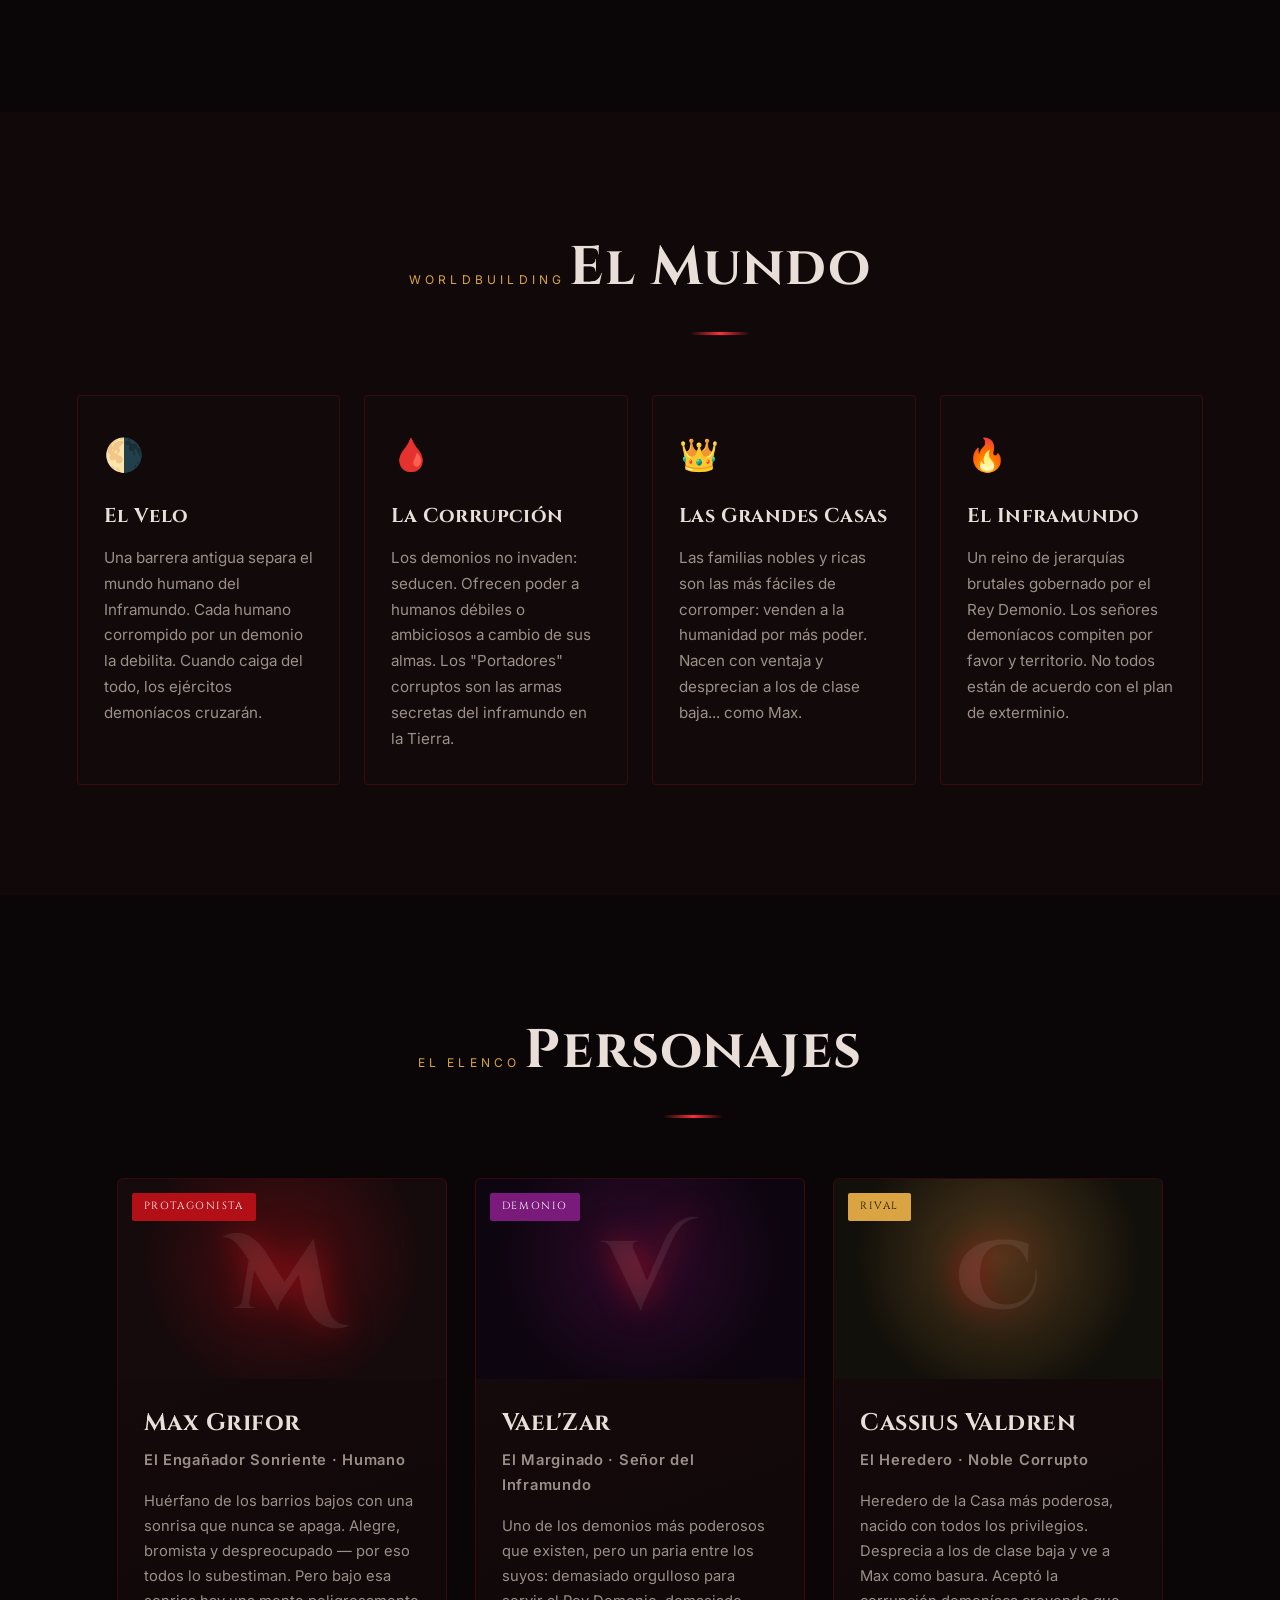
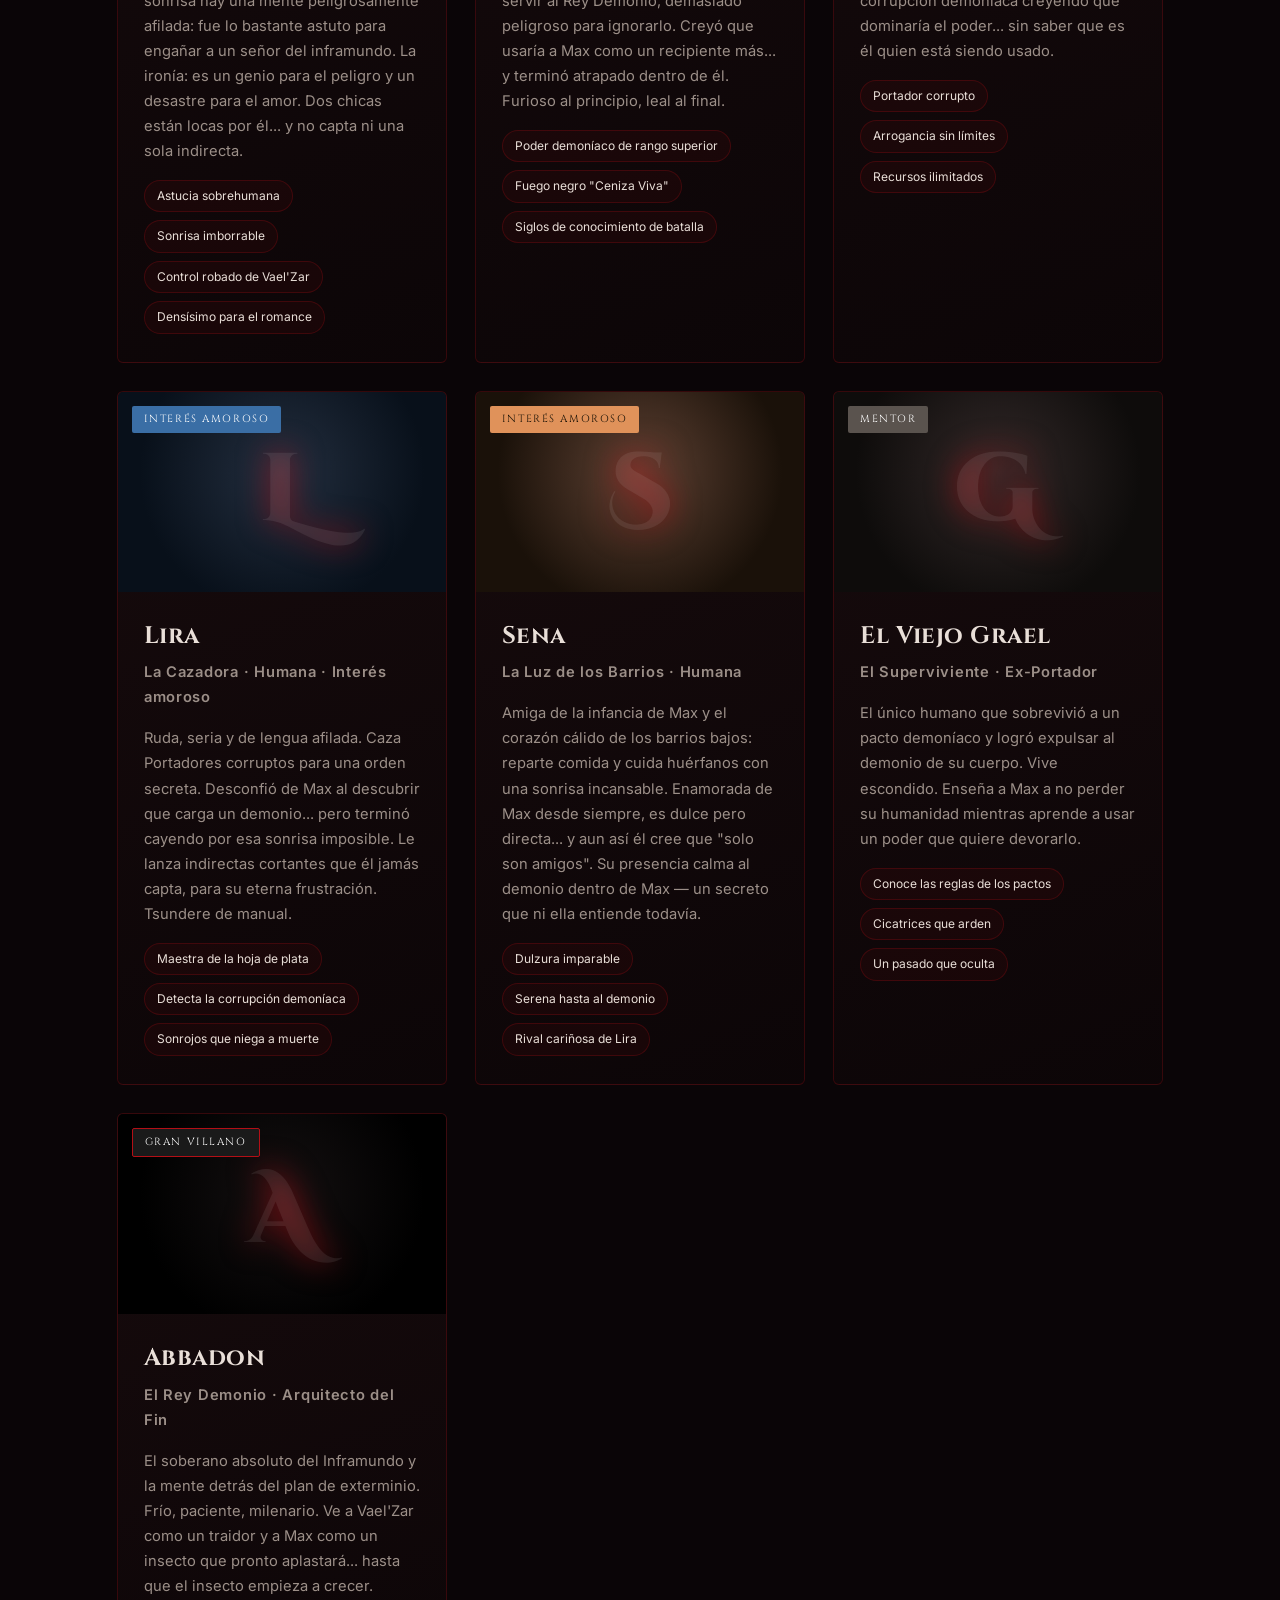
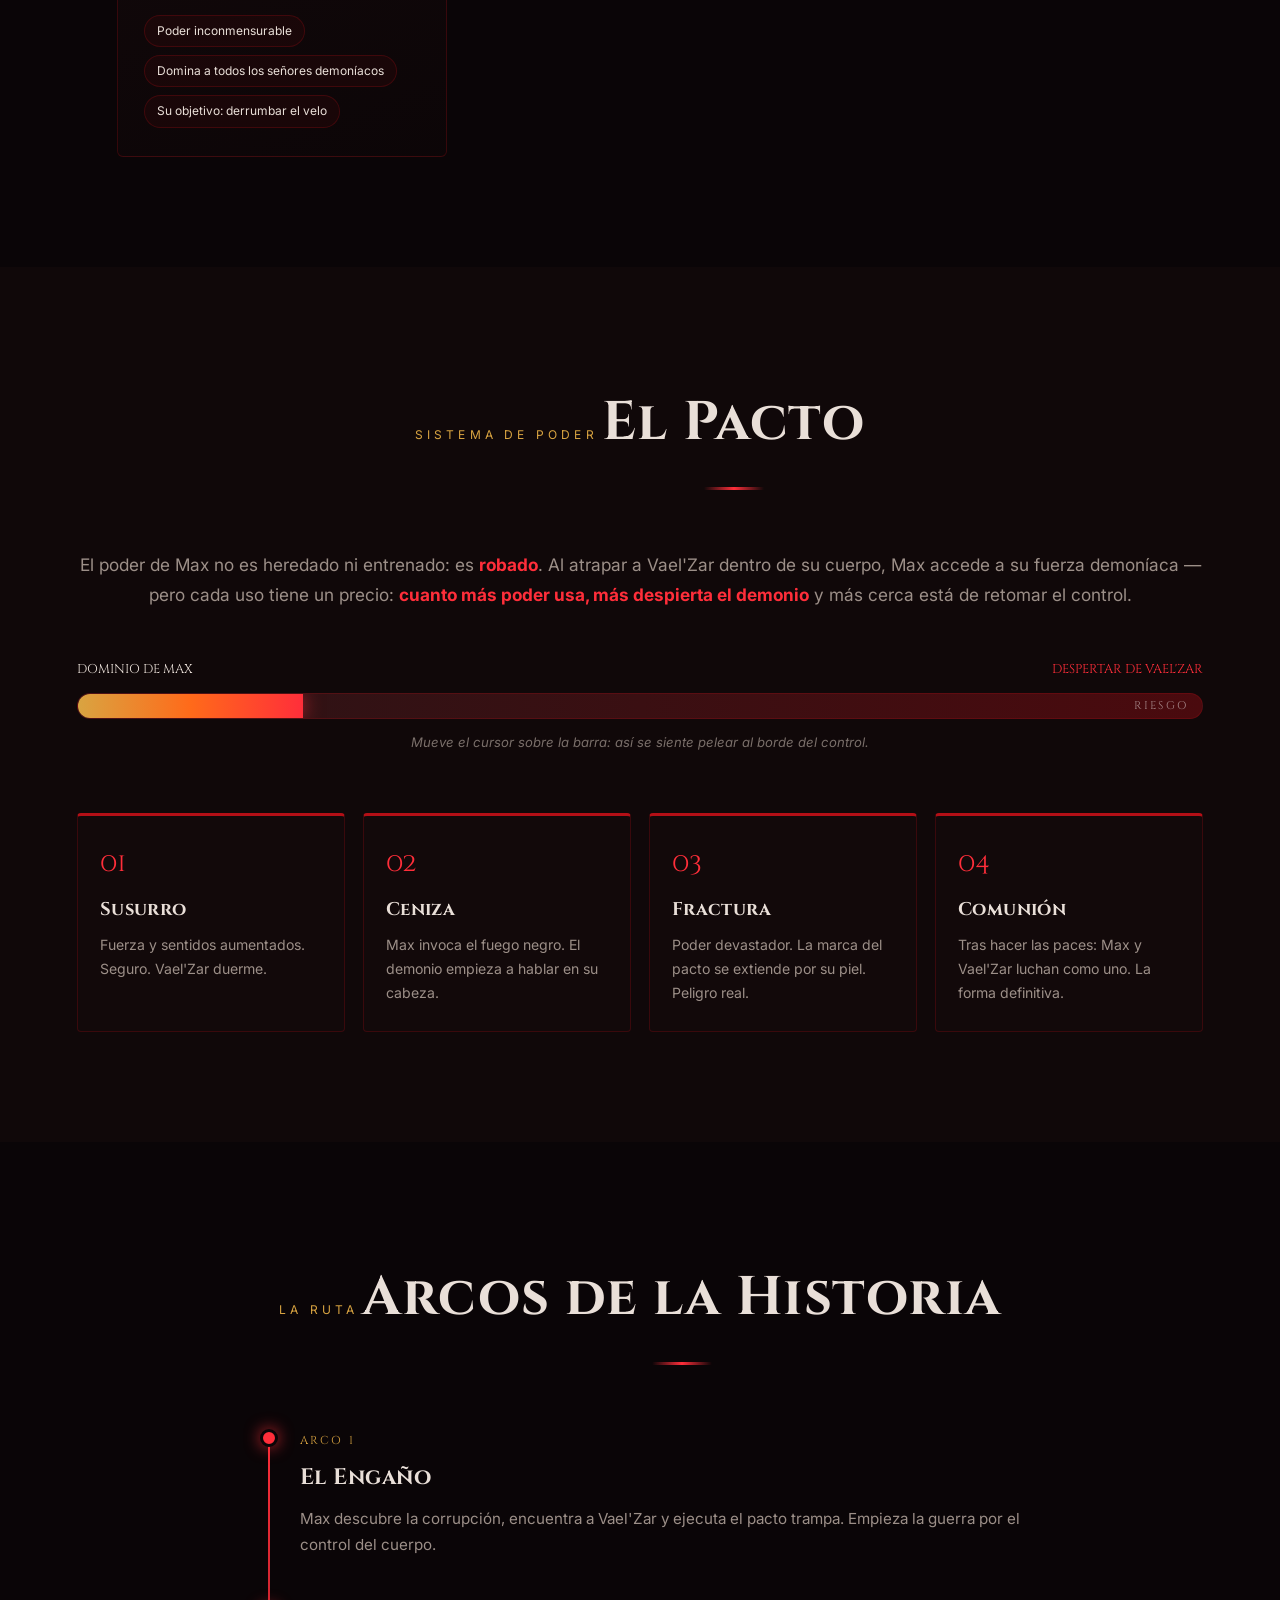
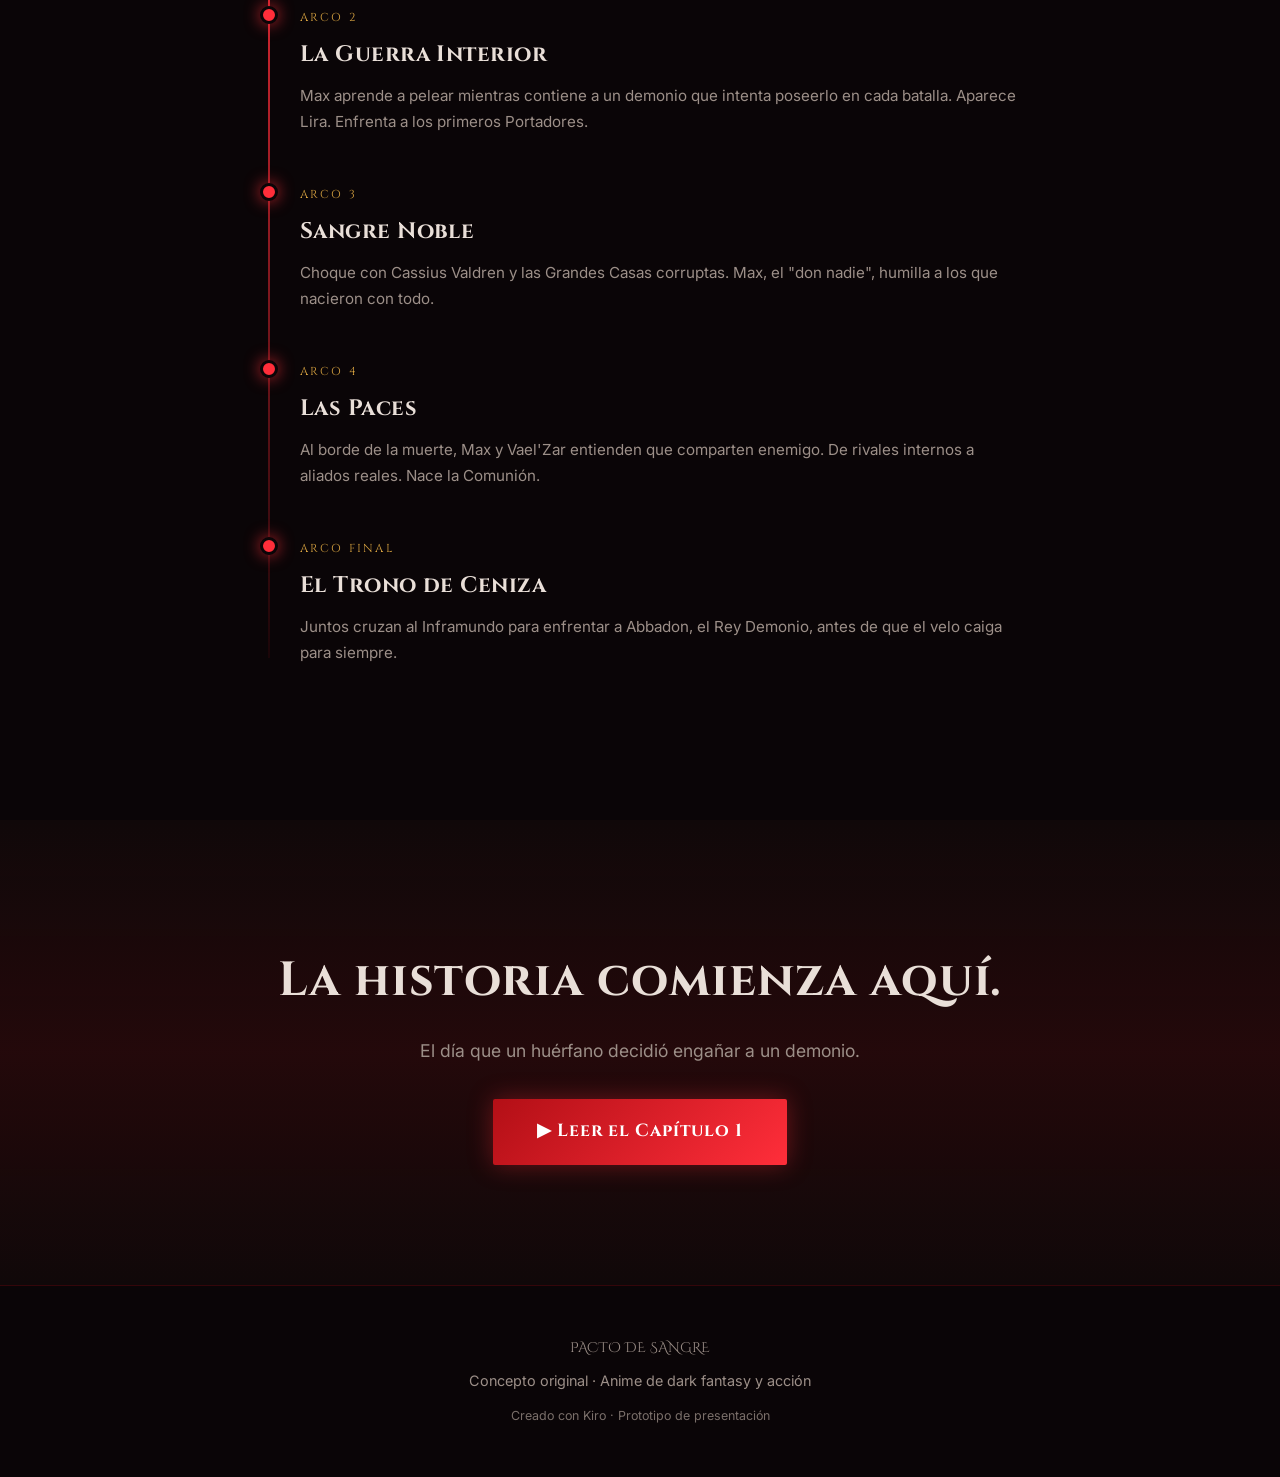
==== commit d91df423: "Max ahora es alegre y despistado; agregada Sena como segundo interes amoroso" ====
--- a/index.html
+++ b/index.html
@@ -32,7 +32,7 @@
   <section class="hero" id="top">
     <div class="hero-glow"></div>
     <div class="hero-content">
-      <p class="hero-kicker">DARK FANTASY · ACCIÓN · SOBRENATURAL</p>
+      <p class="hero-kicker">ACCIÓN · DARK FANTASY · COMEDIA ROMÁNTICA</p>
       <h1 class="hero-title">PACTO<br><span class="blood">DE SANGRE</span></h1>
       <p class="hero-tagline">Los demonios usan humanos para destruir a la humanidad.<br>Él usó a un demonio para salvarla.</p>
       <div class="hero-actions">
@@ -106,12 +106,13 @@
         </div>
         <div class="char-body">
           <h3>Max Grifor</h3>
-          <p class="char-role">El Engañador · Humano</p>
-          <p>Huérfano de los barrios bajos, brillante y sin escrúpulos cuando hace falta. No tiene linaje, dinero ni poder heredado — solo una mente peligrosamente afilada. Descubre el plan demoníaco y decide vencerlos con sus propias reglas: robando el poder de un demonio en lugar de recibirlo.</p>
+          <p class="char-role">El Engañador Sonriente · Humano</p>
+          <p>Huérfano de los barrios bajos con una sonrisa que nunca se apaga. Alegre, bromista y despreocupado — por eso todos lo subestiman. Pero bajo esa sonrisa hay una mente peligrosamente afilada: fue lo bastante astuto para engañar a un señor del inframundo. La ironía: es un genio para el peligro y un desastre para el amor. Dos chicas están locas por él... y no capta ni una sola indirecta.</p>
           <ul class="char-traits">
             <li>Astucia sobrehumana</li>
+            <li>Sonrisa imborrable</li>
             <li>Control robado de Vael'Zar</li>
-            <li>Voluntad inquebrantable</li>
+            <li>Densísimo para el romance</li>
           </ul>
         </div>
       </article>
@@ -153,16 +154,33 @@
       <!-- ALIADA -->
       <article class="char reveal">
         <div class="char-portrait ally" data-initial="L">
-          <span class="char-tag tag-ally">ALIADA</span>
+          <span class="char-tag tag-ally">INTERÉS AMOROSO</span>
         </div>
         <div class="char-body">
           <h3>Lira</h3>
-          <p class="char-role">La Cazadora · Humana</p>
-          <p>Miembro de una orden secreta que caza Portadores corruptos. Desconfía de Max al descubrir que carga un demonio dentro... pero es la única que lo entiende de verdad. Filo rápido, lengua más rápida.</p>
+          <p class="char-role">La Cazadora · Humana · Interés amoroso</p>
+          <p>Ruda, seria y de lengua afilada. Caza Portadores corruptos para una orden secreta. Desconfió de Max al descubrir que carga un demonio... pero terminó cayendo por esa sonrisa imposible. Le lanza indirectas cortantes que él jamás capta, para su eterna frustración. Tsundere de manual.</p>
           <ul class="char-traits">
             <li>Maestra de la hoja de plata</li>
             <li>Detecta la corrupción demoníaca</li>
-            <li>El ancla humana de Max</li>
+            <li>Sonrojos que niega a muerte</li>
+          </ul>
+        </div>
+      </article>
+
+      <!-- SENA -->
+      <article class="char reveal">
+        <div class="char-portrait sena" data-initial="S">
+          <span class="char-tag tag-sena">INTERÉS AMOROSO</span>
+        </div>
+        <div class="char-body">
+          <h3>Sena</h3>
+          <p class="char-role">La Luz de los Barrios · Humana</p>
+          <p>Amiga de la infancia de Max y el corazón cálido de los barrios bajos: reparte comida y cuida huérfanos con una sonrisa incansable. Enamorada de Max desde siempre, es dulce pero directa... y aun así él cree que "solo son amigos". Su presencia calma al demonio dentro de Max — un secreto que ni ella entiende todavía.</p>
+          <ul class="char-traits">
+            <li>Dulzura imparable</li>
+            <li>Serena hasta al demonio</li>
+            <li>Rival cariñosa de Lira</li>
           </ul>
         </div>
       </article>
--- a/styles.css
+++ b/styles.css
@@ -266,6 +266,7 @@
 .char-portrait.demon { background: radial-gradient(circle at 50% 40%, rgba(90,10,90,0.4), #0d0510 70%); }
 .char-portrait.noble { background: radial-gradient(circle at 50% 40%, rgba(217,164,65,0.3), #12100a 70%); }
 .char-portrait.ally { background: radial-gradient(circle at 50% 40%, rgba(70,130,180,0.3), #08101a 70%); }
+.char-portrait.sena { background: radial-gradient(circle at 50% 40%, rgba(232,168,124,0.35), #1a1109 70%); }
 .char-portrait.mentor { background: radial-gradient(circle at 50% 40%, rgba(120,111,106,0.3), #0e0c0b 70%); }
 .char-portrait.king { background: radial-gradient(circle at 50% 40%, rgba(20,20,20,0.6), #000 70%); }
 .char-tag {
@@ -277,6 +278,7 @@
 .tag-demon { background: #7a1a7a; }
 .tag-noble { background: var(--gold); color: #1a1206; }
 .tag-ally { background: #3a6ea5; }
+.tag-sena { background: #e0925a; color: #1a1206; }
 .tag-mentor { background: #5a534e; }
 .tag-king { background: #1a1a1a; border: 1px solid var(--blood); }
 .char-body { padding: 24px 26px 28px; }
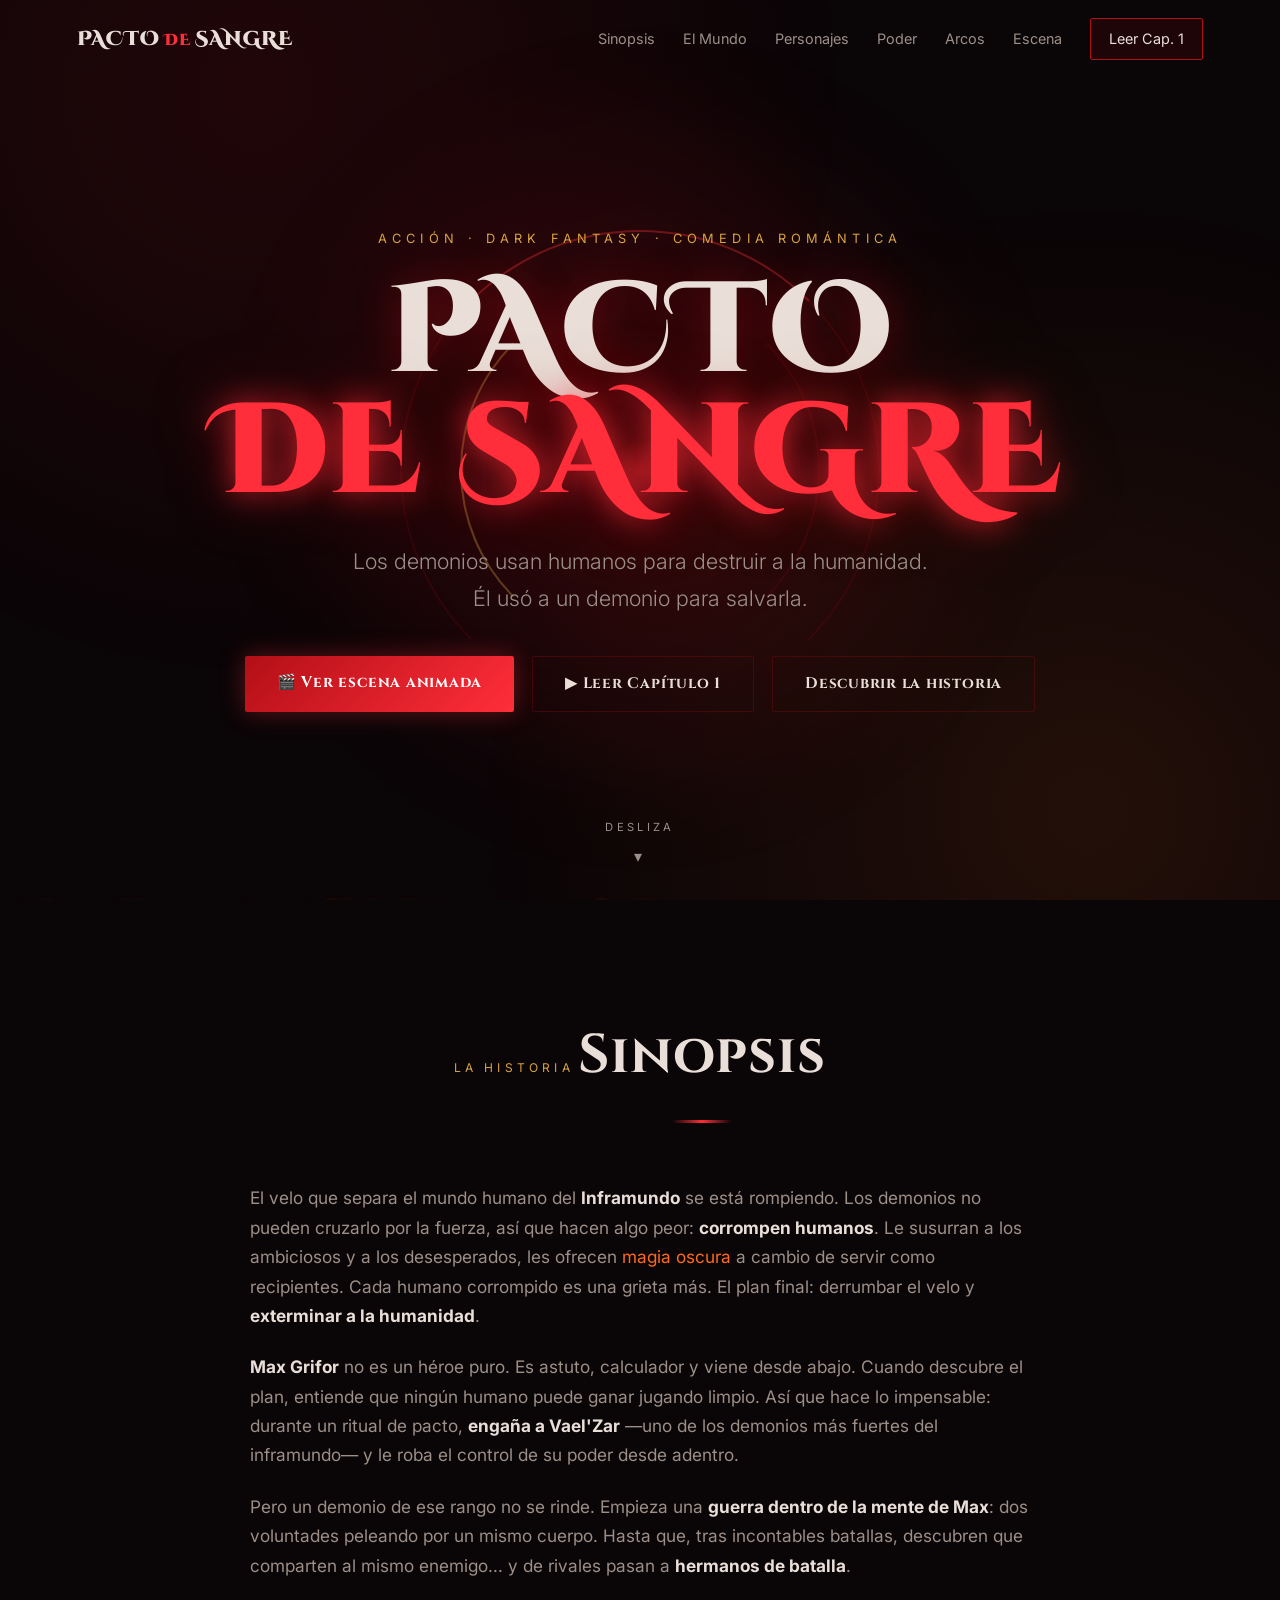
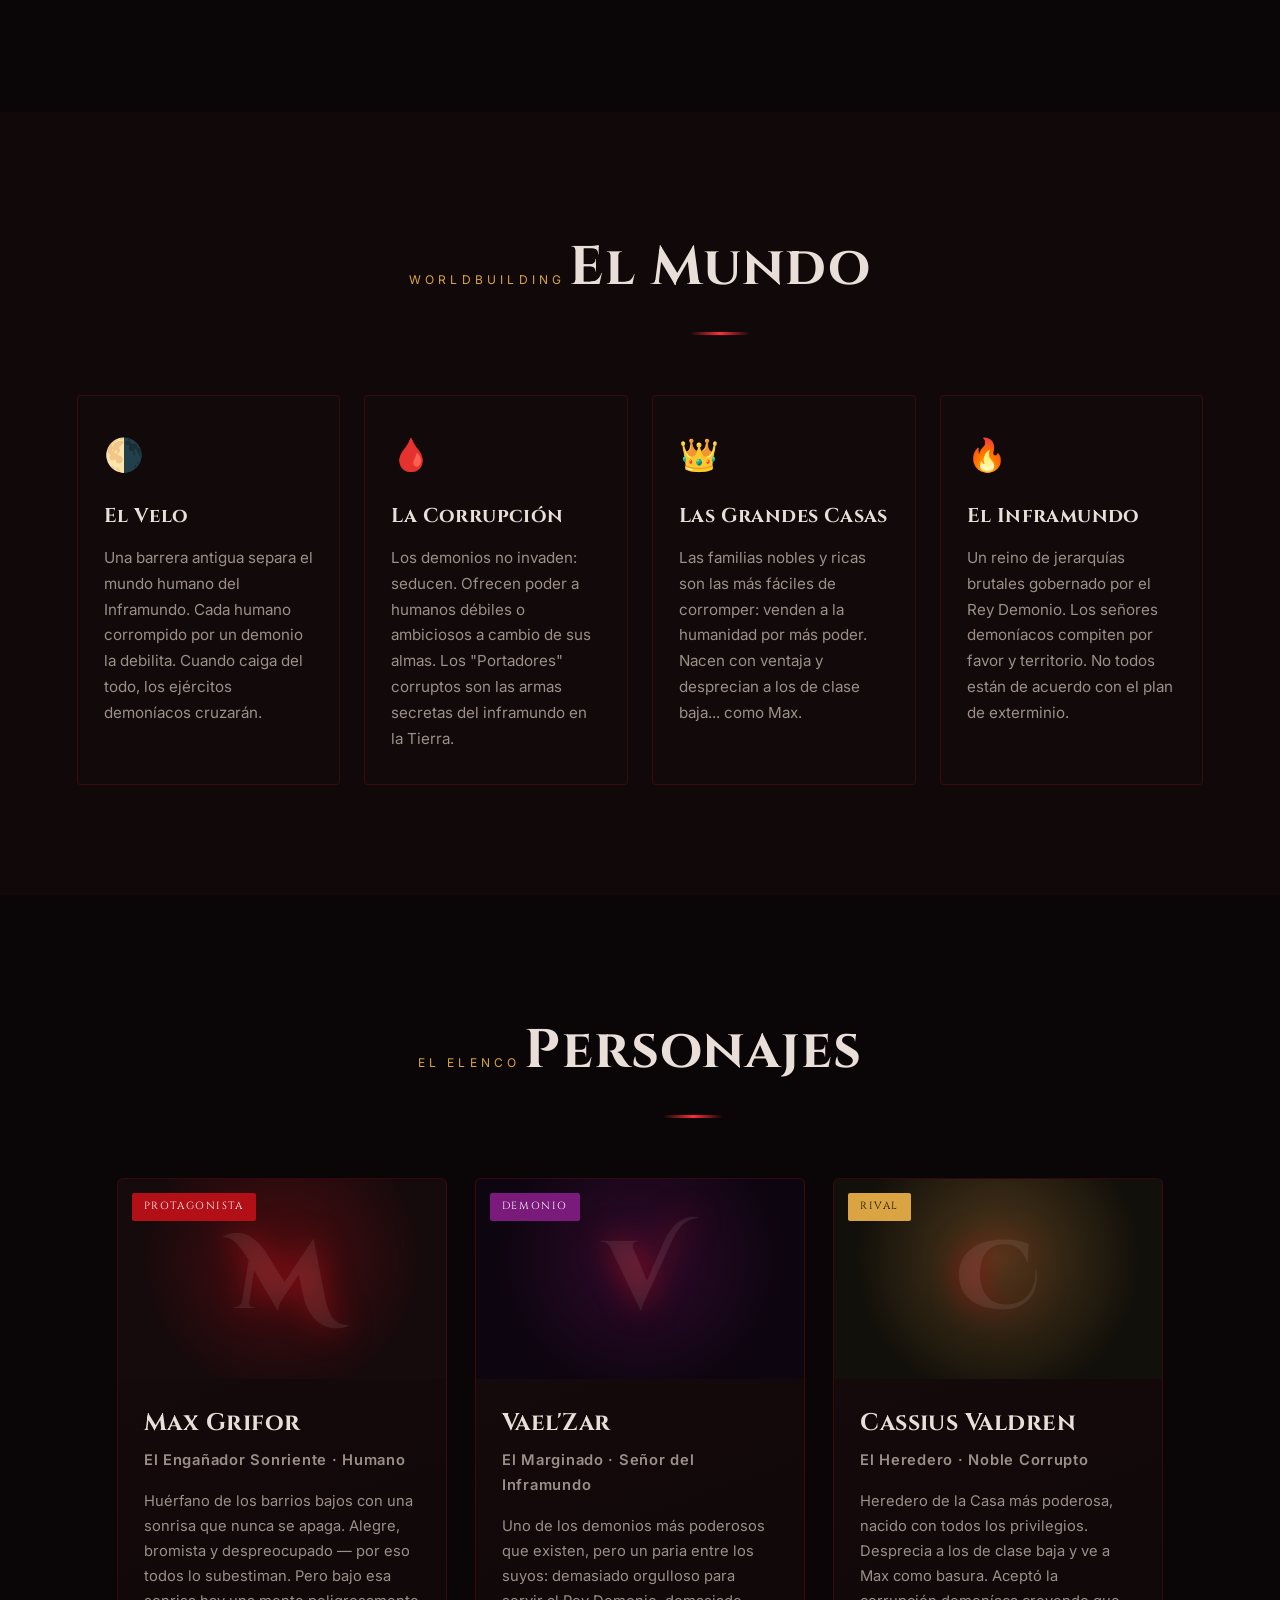
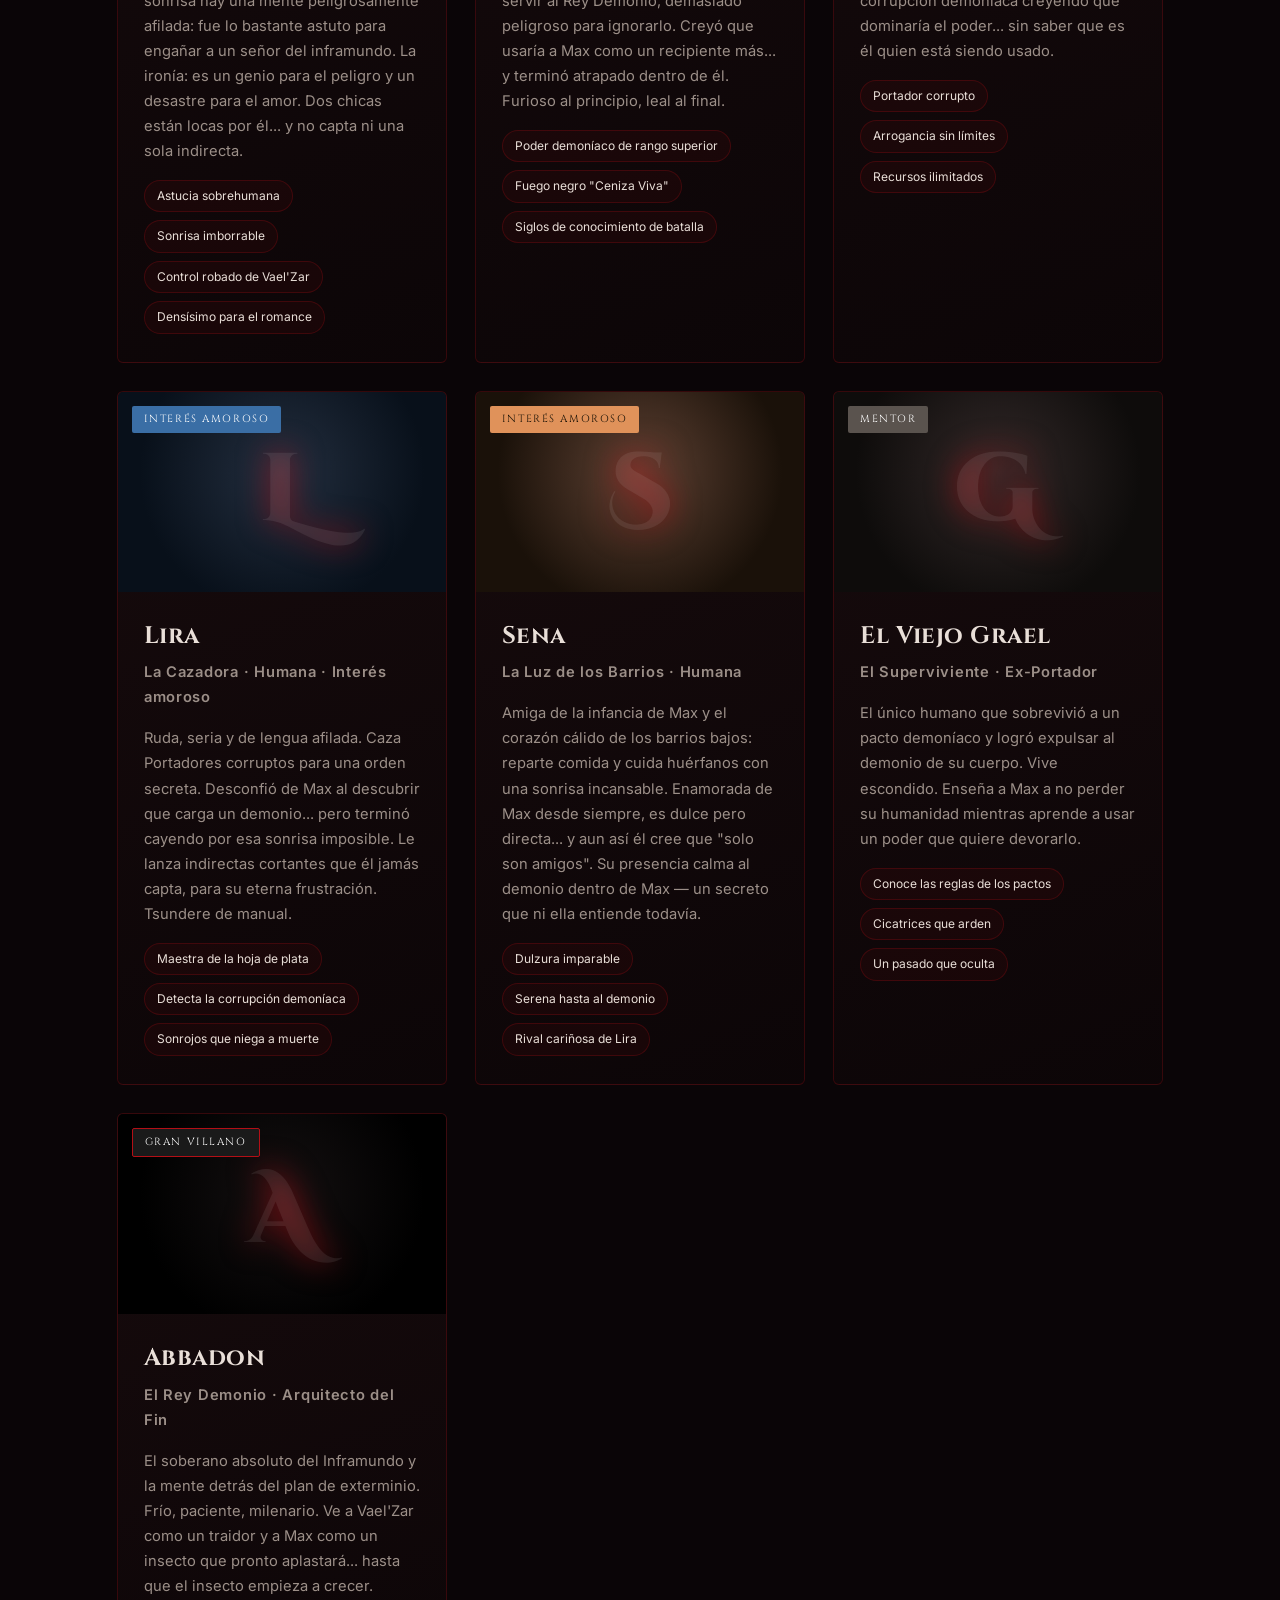
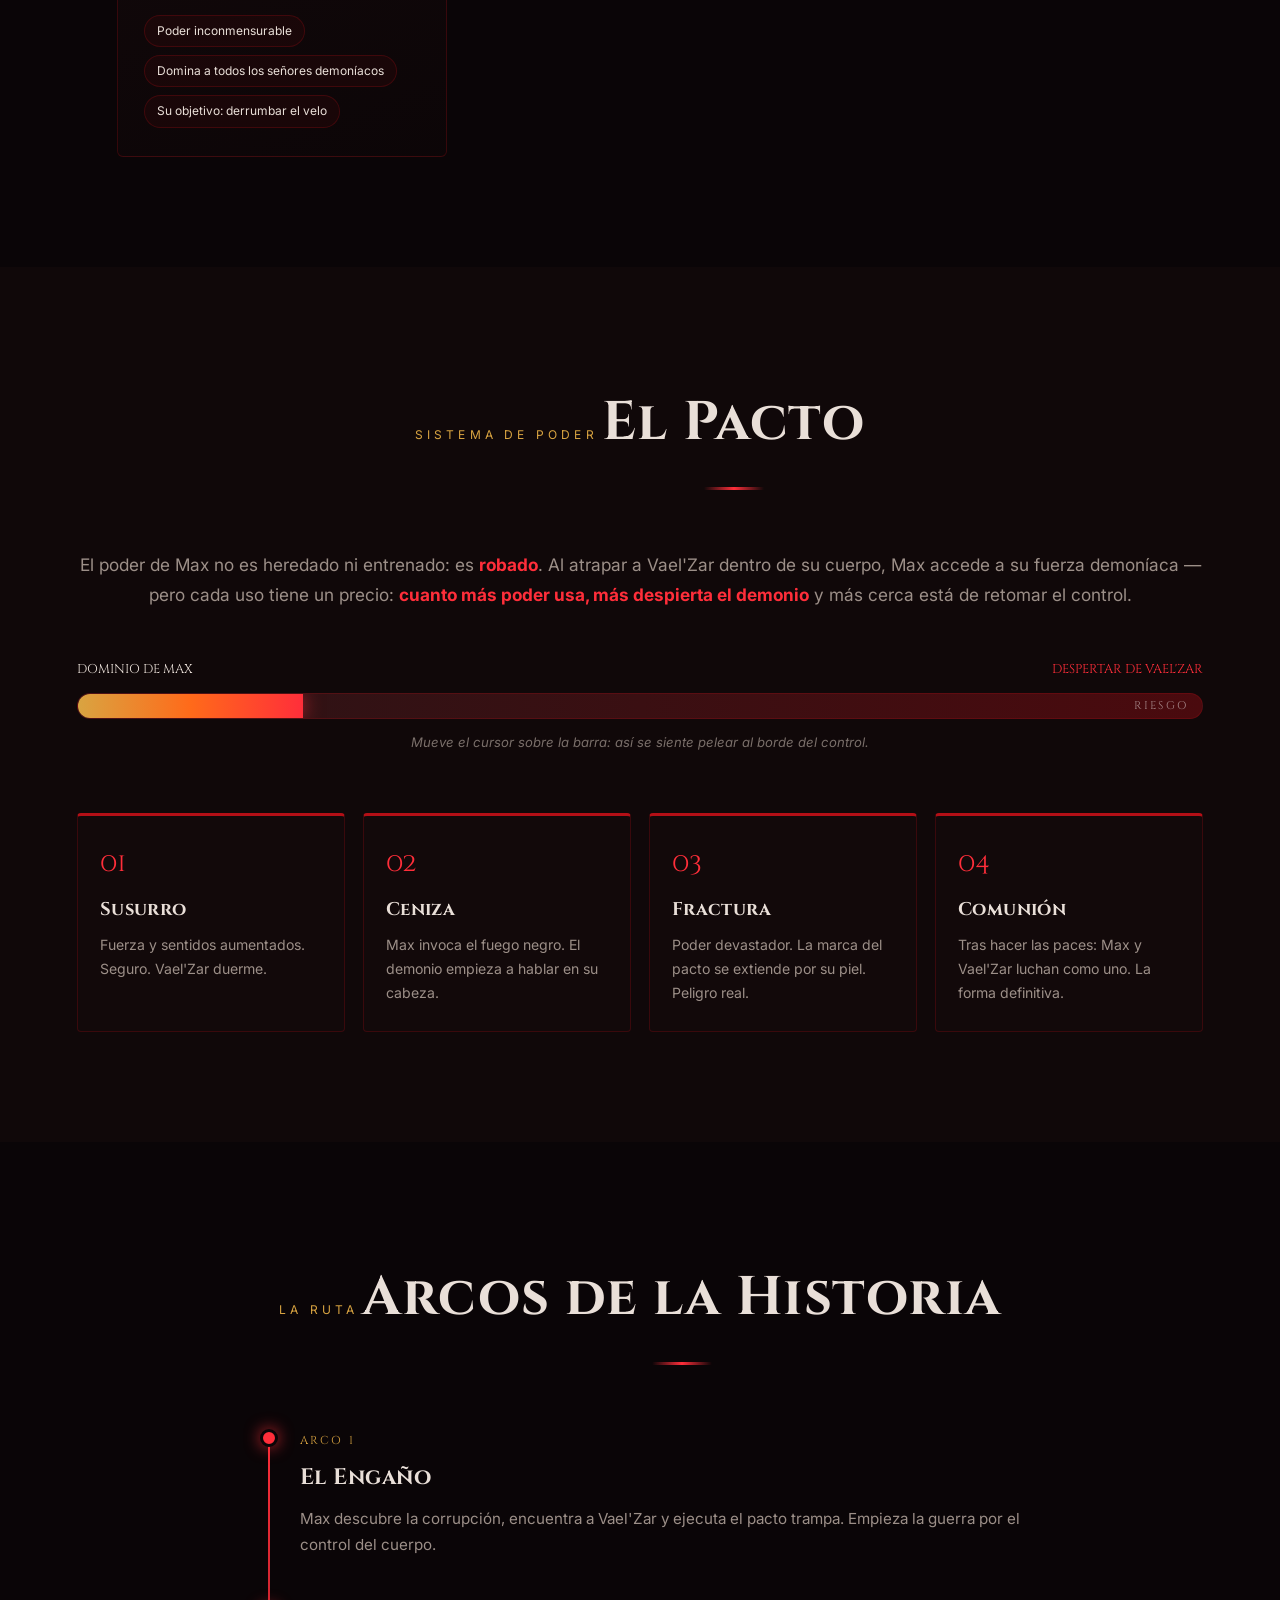
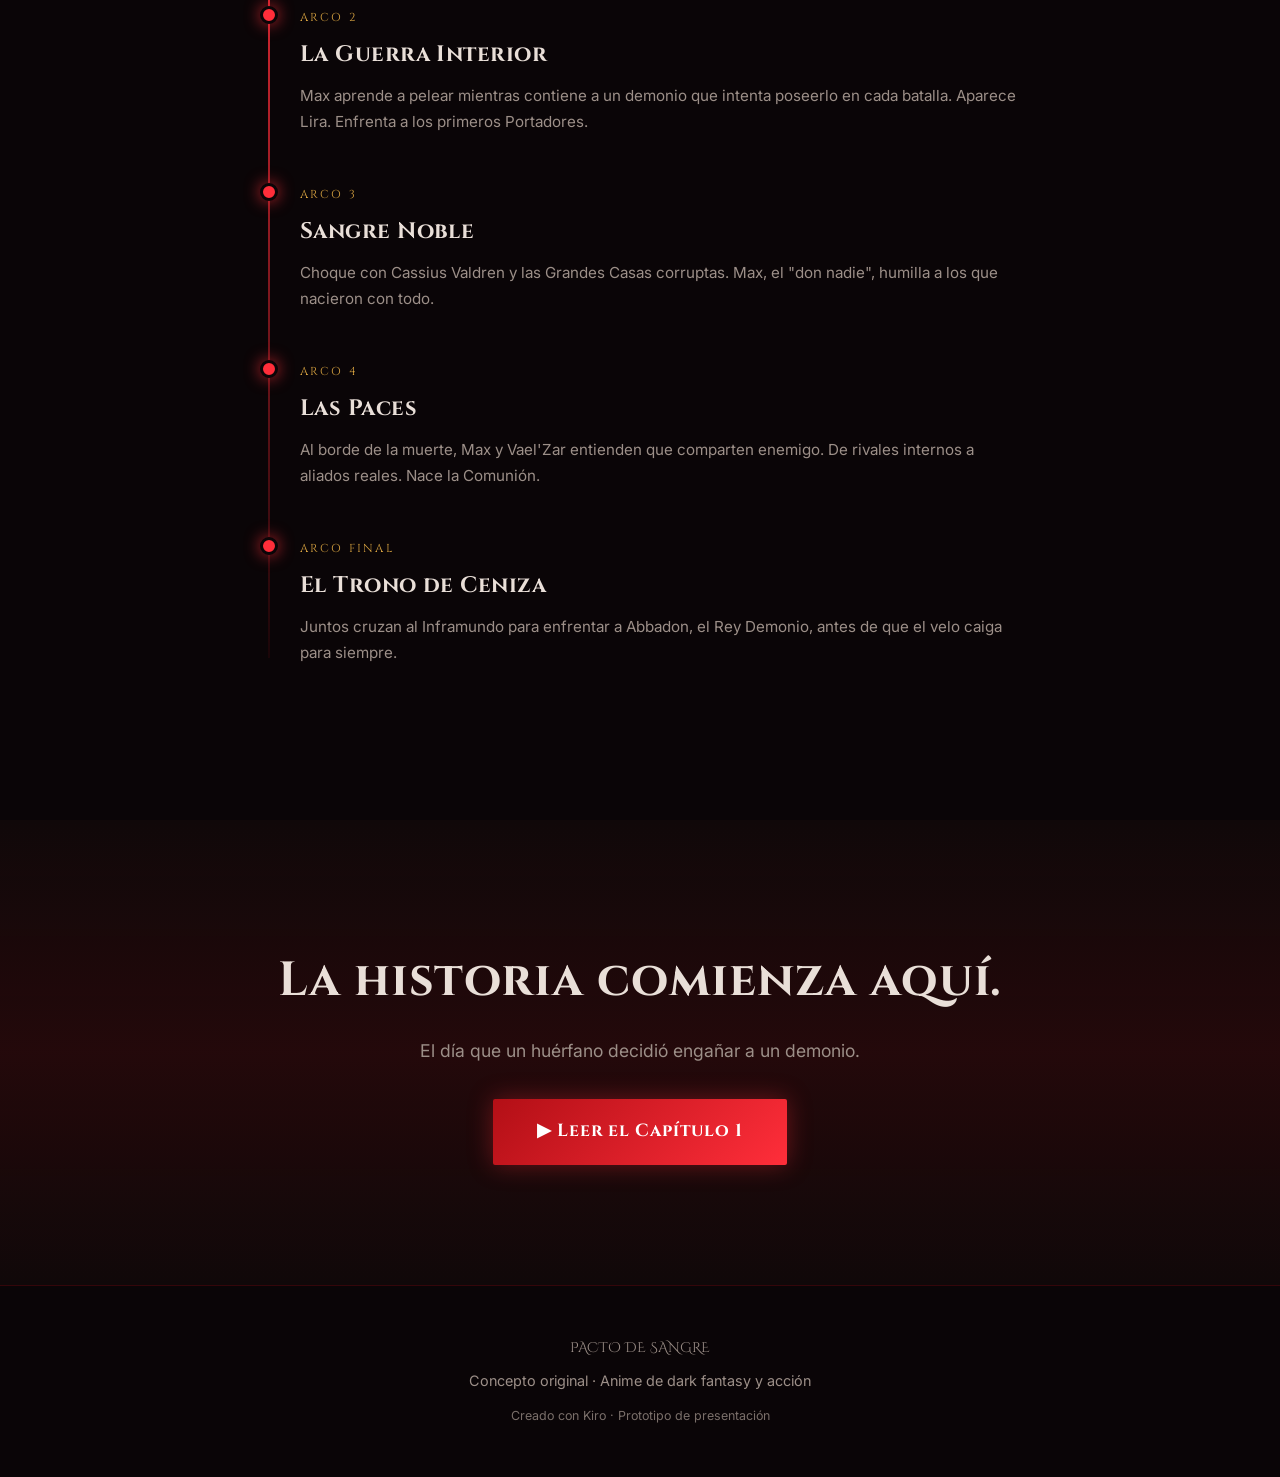
==== commit db6498ae: "Agregada escena animada cinematografica (el pacto) con particulas y dialogos" ====
--- a/index.html
+++ b/index.html
@@ -23,6 +23,7 @@
       <a href="#personajes">Personajes</a>
       <a href="#poder">Poder</a>
       <a href="#arcos">Arcos</a>
+      <a href="escena.html">Escena</a>
       <a href="capitulo-1.html" class="nav-cta">Leer Cap. 1</a>
     </nav>
     <button class="nav-toggle" id="navToggle" aria-label="Menú">☰</button>
@@ -36,7 +37,8 @@
       <h1 class="hero-title">PACTO<br><span class="blood">DE SANGRE</span></h1>
       <p class="hero-tagline">Los demonios usan humanos para destruir a la humanidad.<br>Él usó a un demonio para salvarla.</p>
       <div class="hero-actions">
-        <a href="capitulo-1.html" class="btn btn-primary">▶ Leer Capítulo 1</a>
+        <a href="escena.html" class="btn btn-primary">🎬 Ver escena animada</a>
+        <a href="capitulo-1.html" class="btn btn-ghost">▶ Leer Capítulo 1</a>
         <a href="#sinopsis" class="btn btn-ghost">Descubrir la historia</a>
       </div>
       <div class="hero-sigil" aria-hidden="true">
